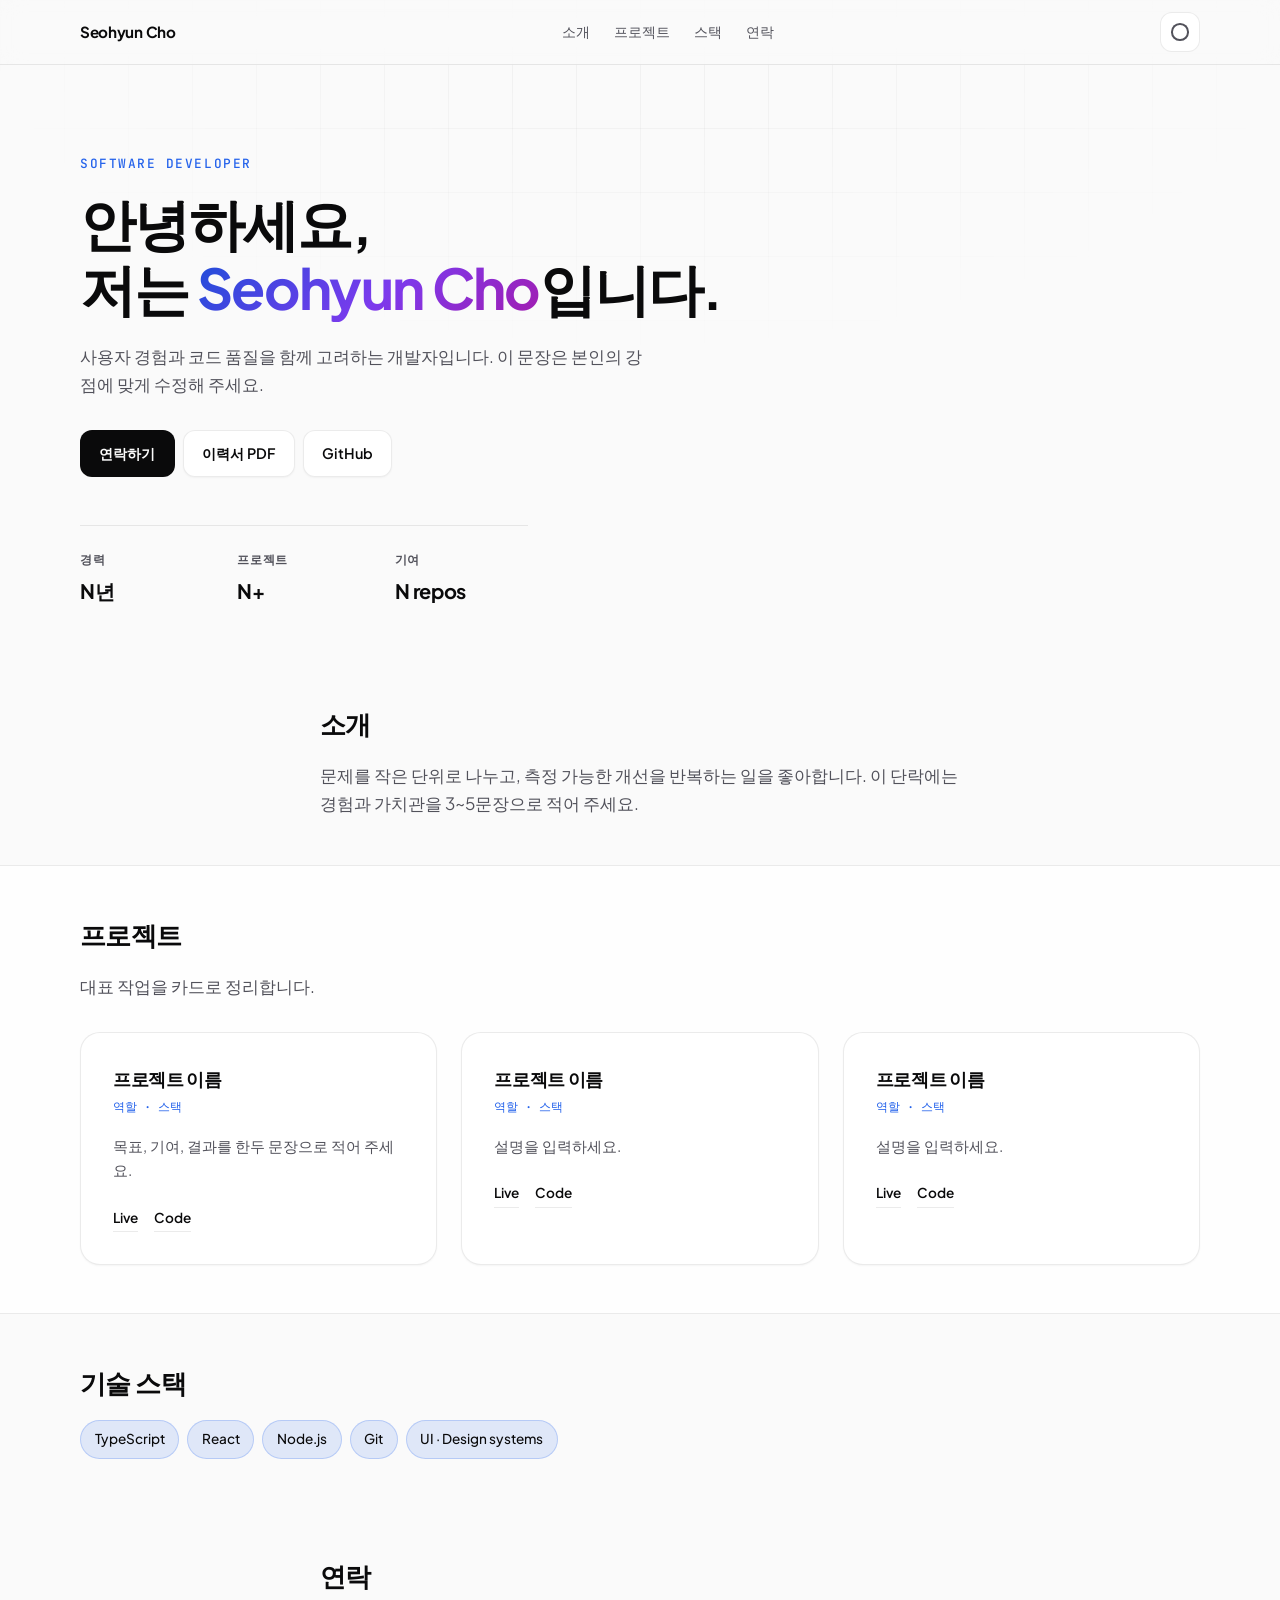
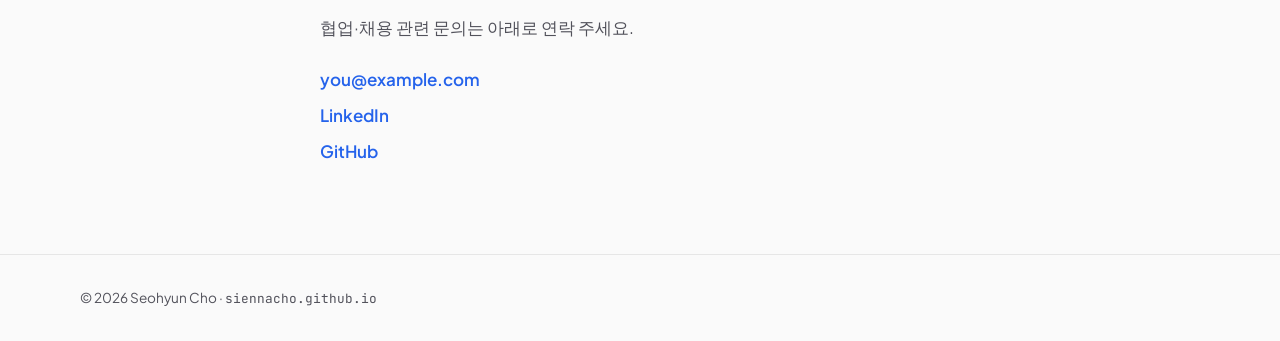
==== index.html @ fccb8ac3 "Add portfolio site for GitHub Pages Made-with: Cursor" ====
<!DOCTYPE html>
<html lang="ko">
  <head>
    <meta charset="UTF-8" />
    <meta name="viewport" content="width=device-width, initial-scale=1" />
    <meta name="description" content="Seohyun Cho — 소프트웨어 개발자 포트폴리오" />
    <title>Seohyun Cho — Portfolio</title>
    <link rel="canonical" href="https://siennacho.github.io/" />
    <meta property="og:url" content="https://siennacho.github.io/" />
    <meta property="og:title" content="Seohyun Cho — Portfolio" />
    <meta property="og:description" content="Software Developer Portfolio" />
    <link rel="preconnect" href="https://fonts.googleapis.com" />
    <link rel="preconnect" href="https://fonts.gstatic.com" crossorigin />
    <link
      href="https://fonts.googleapis.com/css2?family=JetBrains+Mono:wght@400;500&family=Plus+Jakarta+Sans:ital,wght@0,400;0,500;0,600;0,700;1,400&display=swap"
      rel="stylesheet"
    />
    <link rel="stylesheet" href="styles.css" />
  </head>
  <body>
    <a class="skip-link" href="#main">본문으로 건너뛰기</a>
    <div class="bg-grid" aria-hidden="true"></div>

    <header class="site-header">
      <div class="container header-inner">
        <a class="logo" href="#">Seohyun Cho</a>
        <nav class="nav" aria-label="주요 메뉴">
          <a href="#about">소개</a>
          <a href="#work">프로젝트</a>
          <a href="#stack">스택</a>
          <a href="#contact">연락</a>
        </nav>
        <button type="button" class="theme-toggle" aria-label="테마 전환" data-theme-toggle>
          <span class="theme-toggle__icon" aria-hidden="true"></span>
        </button>
      </div>
    </header>

    <main id="main">
      <section class="hero">
        <div class="container hero-inner">
          <p class="eyebrow">Software Developer</p>
          <h1 class="hero-title">
            안녕하세요,<br />
            저는 <span class="hero-title__accent">Seohyun Cho</span>입니다.
          </h1>
          <p class="hero-lead">
            사용자 경험과 코드 품질을 함께 고려하는 개발자입니다. 이 문장은 본인의 강점에 맞게
            수정해 주세요.
          </p>
          <div class="hero-actions">
            <a class="btn btn--primary" href="#contact">연락하기</a>
            <a class="btn btn--ghost" href="#" download>이력서 PDF</a>
            <a
              class="btn btn--ghost"
              href="https://github.com/Siennacho"
              target="_blank"
              rel="noopener noreferrer"
              >GitHub</a
            >
          </div>
          <dl class="metrics" aria-label="요약 지표">
            <div class="metrics__item">
              <dt>경력</dt>
              <dd><span class="metrics__value">N</span>년</dd>
            </div>
            <div class="metrics__item">
              <dt>프로젝트</dt>
              <dd><span class="metrics__value">N</span>+</dd>
            </div>
            <div class="metrics__item">
              <dt>기여</dt>
              <dd><span class="metrics__value">N</span> repos</dd>
            </div>
          </dl>
        </div>
      </section>

      <section id="about" class="section">
        <div class="container narrow">
          <h2 class="section-title">소개</h2>
          <p class="prose">
            문제를 작은 단위로 나누고, 측정 가능한 개선을 반복하는 일을 좋아합니다. 이 단락에는
            경험과 가치관을 3~5문장으로 적어 주세요.
          </p>
        </div>
      </section>

      <section id="work" class="section section--alt">
        <div class="container">
          <h2 class="section-title">프로젝트</h2>
          <p class="section-desc">대표 작업을 카드로 정리합니다.</p>
          <ul class="card-grid">
            <li>
              <article class="card">
                <h3 class="card__title">프로젝트 이름</h3>
                <p class="card__meta">역할 · 스택</p>
                <p class="card__text">목표, 기여, 결과를 한두 문장으로 적어 주세요.</p>
                <div class="card__links">
                  <a href="#" target="_blank" rel="noopener noreferrer">Live</a>
                  <a href="#" target="_blank" rel="noopener noreferrer">Code</a>
                </div>
              </article>
            </li>
            <li>
              <article class="card">
                <h3 class="card__title">프로젝트 이름</h3>
                <p class="card__meta">역할 · 스택</p>
                <p class="card__text">설명을 입력하세요.</p>
                <div class="card__links">
                  <a href="#" target="_blank" rel="noopener noreferrer">Live</a>
                  <a href="#" target="_blank" rel="noopener noreferrer">Code</a>
                </div>
              </article>
            </li>
            <li>
              <article class="card">
                <h3 class="card__title">프로젝트 이름</h3>
                <p class="card__meta">역할 · 스택</p>
                <p class="card__text">설명을 입력하세요.</p>
                <div class="card__links">
                  <a href="#" target="_blank" rel="noopener noreferrer">Live</a>
                  <a href="#" target="_blank" rel="noopener noreferrer">Code</a>
                </div>
              </article>
            </li>
          </ul>
        </div>
      </section>

      <section id="stack" class="section">
        <div class="container">
          <h2 class="section-title">기술 스택</h2>
          <ul class="stack-list" aria-label="기술 목록">
            <li>TypeScript</li>
            <li>React</li>
            <li>Node.js</li>
            <li>Git</li>
            <li>UI · Design systems</li>
          </ul>
        </div>
      </section>

      <section id="contact" class="section section--cta">
        <div class="container narrow">
          <h2 class="section-title">연락</h2>
          <p class="prose">협업·채용 관련 문의는 아래로 연락 주세요.</p>
          <ul class="contact-list">
            <li>
              <a href="mailto:you@example.com">you@example.com</a>
            </li>
            <li>
              <a href="https://www.linkedin.com/" target="_blank" rel="noopener noreferrer">LinkedIn</a>
            </li>
            <li>
              <a href="https://github.com/Siennacho" target="_blank" rel="noopener noreferrer">GitHub</a>
            </li>
          </ul>
        </div>
      </section>
    </main>

    <footer class="site-footer">
      <div class="container footer-inner">
        <p>© <span data-year></span> Seohyun Cho · <span class="footer-url">siennacho.github.io</span></p>
      </div>
    </footer>

    <script src="main.js" defer></script>
  </body>
</html>
---- styles.css ----
:root {
  color-scheme: light dark;
  --font-sans: "Plus Jakarta Sans", system-ui, sans-serif;
  --font-mono: "JetBrains Mono", ui-monospace, monospace;

  --space-xs: 0.25rem;
  --space-sm: 0.5rem;
  --space-md: 1rem;
  --space-lg: 1.5rem;
  --space-xl: 2rem;
  --space-2xl: 3rem;
  --space-3xl: clamp(3rem, 8vw, 5.5rem);

  --radius-sm: 6px;
  --radius-md: 12px;
  --radius-lg: 20px;

  --ease-out: cubic-bezier(0.22, 1, 0.36, 1);
  --shadow-sm: 0 1px 2px rgba(0, 0, 0, 0.04);
  --shadow-md: 0 12px 40px -12px rgba(0, 0, 0, 0.12);

  --bg: #fafafa;
  --bg-elevated: #ffffff;
  --text: #0a0a0b;
  --text-muted: #52525b;
  --border: rgba(10, 10, 11, 0.08);
  --accent: #2563eb;
  --accent-soft: rgba(37, 99, 235, 0.12);
  --hero-gradient: linear-gradient(135deg, #1d4ed8 0%, #7c3aed 55%, #a21caf 100%);
}

[data-theme="dark"] {
  color-scheme: dark;
  --bg: #09090b;
  --bg-elevated: #121214;
  --text: #fafafa;
  --text-muted: #a1a1aa;
  --border: rgba(250, 250, 250, 0.08);
  --accent: #60a5fa;
  --accent-soft: rgba(96, 165, 250, 0.15);
  --hero-gradient: linear-gradient(135deg, #60a5fa 0%, #a78bfa 50%, #e879f9 100%);
  --shadow-sm: 0 1px 2px rgba(0, 0, 0, 0.2);
  --shadow-md: 0 20px 50px -20px rgba(0, 0, 0, 0.5);
}

*,
*::before,
*::after {
  box-sizing: border-box;
}

html {
  scroll-behavior: smooth;
}

body {
  margin: 0;
  font-family: var(--font-sans);
  font-size: 1.0625rem;
  line-height: 1.65;
  color: var(--text);
  background-color: var(--bg);
  -webkit-font-smoothing: antialiased;
}

.bg-grid {
  pointer-events: none;
  position: fixed;
  inset: 0;
  z-index: -1;
  background-image:
    linear-gradient(var(--border) 1px, transparent 1px),
    linear-gradient(90deg, var(--border) 1px, transparent 1px);
  background-size: 64px 64px;
  mask-image: radial-gradient(ellipse 80% 60% at 50% 0%, black 20%, transparent 70%);
  opacity: 0.45;
}

.skip-link {
  position: absolute;
  top: -100px;
  left: var(--space-md);
  padding: var(--space-sm) var(--space-md);
  background: var(--accent);
  color: #fff;
  font-weight: 600;
  border-radius: var(--radius-sm);
  z-index: 100;
  transition: top 0.2s var(--ease-out);
}

.skip-link:focus {
  top: var(--space-md);
  outline: 2px solid var(--text);
  outline-offset: 2px;
}

.container {
  width: min(1120px, 100% - 2 * var(--space-xl));
  margin-inline: auto;
}

.container.narrow {
  width: min(640px, 100% - 2 * var(--space-xl));
}

.site-header {
  position: sticky;
  top: 0;
  z-index: 50;
  background: color-mix(in srgb, var(--bg) 85%, transparent);
  backdrop-filter: blur(12px);
  border-bottom: 1px solid var(--border);
}

.header-inner {
  display: flex;
  align-items: center;
  justify-content: space-between;
  gap: var(--space-lg);
  min-height: 4rem;
}

.logo {
  font-weight: 700;
  font-size: 0.95rem;
  letter-spacing: -0.02em;
  color: var(--text);
  text-decoration: none;
}

.nav {
  display: flex;
  gap: var(--space-lg);
  flex-wrap: wrap;
  justify-content: flex-end;
}

.nav a {
  font-size: 0.9rem;
  font-weight: 500;
  color: var(--text-muted);
  text-decoration: none;
  transition: color 0.2s var(--ease-out);
}

.nav a:hover {
  color: var(--text);
}

.theme-toggle {
  flex-shrink: 0;
  width: 2.5rem;
  height: 2.5rem;
  border: 1px solid var(--border);
  border-radius: var(--radius-md);
  background: var(--bg-elevated);
  cursor: pointer;
  display: grid;
  place-items: center;
  transition:
    border-color 0.2s var(--ease-out),
    transform 0.15s var(--ease-out);
}

.theme-toggle:hover {
  border-color: color-mix(in srgb, var(--text-muted) 35%, transparent);
}

.theme-toggle:focus-visible {
  outline: 2px solid var(--accent);
  outline-offset: 2px;
}

.theme-toggle__icon {
  width: 1.1rem;
  height: 1.1rem;
  border-radius: 50%;
  box-shadow: inset 0 0 0 2px var(--text-muted);
}

[data-theme="dark"] .theme-toggle__icon {
  box-shadow:
    inset 0 0 0 2px var(--text-muted),
    -6px 0 0 -3px var(--text-muted);
}

.hero {
  padding: var(--space-3xl) 0 var(--space-2xl);
}

.eyebrow {
  font-family: var(--font-mono);
  font-size: 0.8rem;
  font-weight: 500;
  letter-spacing: 0.12em;
  text-transform: uppercase;
  color: var(--accent);
  margin: 0 0 var(--space-md);
}

.hero-title {
  font-size: clamp(2.25rem, 5.5vw, 3.5rem);
  font-weight: 700;
  letter-spacing: -0.03em;
  line-height: 1.15;
  margin: 0 0 var(--space-lg);
}

.hero-title__accent {
  background: var(--hero-gradient);
  -webkit-background-clip: text;
  background-clip: text;
  color: transparent;
}

.hero-lead {
  max-width: 36rem;
  color: var(--text-muted);
  margin: 0 0 var(--space-xl);
  font-size: 1.05rem;
}

.hero-actions {
  display: flex;
  flex-wrap: wrap;
  gap: var(--space-sm);
  margin-bottom: var(--space-2xl);
}

.btn {
  display: inline-flex;
  align-items: center;
  justify-content: center;
  padding: 0.65rem 1.15rem;
  font-family: var(--font-sans);
  font-size: 0.9rem;
  font-weight: 600;
  border-radius: var(--radius-md);
  text-decoration: none;
  border: 1px solid transparent;
  transition:
    background 0.2s var(--ease-out),
    color 0.2s var(--ease-out),
    border-color 0.2s var(--ease-out),
    transform 0.15s var(--ease-out);
}

.btn--primary {
  background: var(--text);
  color: var(--bg);
}

.btn--primary:hover {
  transform: translateY(-1px);
}

.btn--ghost {
  background: var(--bg-elevated);
  color: var(--text);
  border-color: var(--border);
  box-shadow: var(--shadow-sm);
}

.btn--ghost:hover {
  border-color: color-mix(in srgb, var(--text-muted) 40%, transparent);
}

.metrics {
  display: grid;
  grid-template-columns: repeat(3, 1fr);
  gap: var(--space-lg);
  margin: 0;
  padding: var(--space-lg) 0 0;
  border-top: 1px solid var(--border);
  max-width: 28rem;
}

.metrics__item {
  margin: 0;
}

.metrics dt {
  font-size: 0.75rem;
  font-weight: 600;
  text-transform: uppercase;
  letter-spacing: 0.06em;
  color: var(--text-muted);
  margin: 0 0 var(--space-xs);
}

.metrics dd {
  margin: 0;
  font-size: 1.25rem;
  font-weight: 700;
  letter-spacing: -0.02em;
}

.metrics__value {
  font-variant-numeric: tabular-nums;
}

.section {
  padding: var(--space-2xl) 0;
}

.section--alt {
  background: color-mix(in srgb, var(--bg-elevated) 70%, var(--bg));
  border-block: 1px solid var(--border);
}

.section--cta {
  padding-bottom: var(--space-3xl);
}

.section-title {
  font-size: clamp(1.35rem, 2.5vw, 1.6rem);
  font-weight: 700;
  letter-spacing: -0.02em;
  margin: 0 0 var(--space-md);
}

.section-desc {
  color: var(--text-muted);
  margin: 0 0 var(--space-xl);
  max-width: 40rem;
}

.prose {
  color: var(--text-muted);
  margin: 0;
}

.card-grid {
  list-style: none;
  margin: 0;
  padding: 0;
  display: grid;
  gap: var(--space-lg);
  grid-template-columns: repeat(auto-fit, minmax(min(100%, 300px), 1fr));
}

.card {
  height: 100%;
  padding: var(--space-xl);
  background: var(--bg-elevated);
  border: 1px solid var(--border);
  border-radius: var(--radius-lg);
  box-shadow: var(--shadow-sm);
  transition:
    border-color 0.25s var(--ease-out),
    box-shadow 0.25s var(--ease-out),
    transform 0.25s var(--ease-out);
}

.card:hover {
  border-color: color-mix(in srgb, var(--accent) 35%, var(--border));
  box-shadow: var(--shadow-md);
  transform: translateY(-2px);
}

.card__title {
  font-size: 1.1rem;
  font-weight: 700;
  margin: 0 0 var(--space-xs);
  letter-spacing: -0.02em;
}

.card__meta {
  font-family: var(--font-mono);
  font-size: 0.75rem;
  color: var(--accent);
  margin: 0 0 var(--space-md);
}

.card__text {
  font-size: 0.95rem;
  color: var(--text-muted);
  margin: 0 0 var(--space-lg);
  line-height: 1.6;
}

.card__links {
  display: flex;
  gap: var(--space-md);
}

.card__links a {
  font-size: 0.85rem;
  font-weight: 600;
  color: var(--text);
  text-decoration: none;
  border-bottom: 1px solid var(--border);
  padding-bottom: 2px;
  transition: border-color 0.2s var(--ease-out);
}

.card__links a:hover {
  border-color: var(--accent);
}

.stack-list {
  list-style: none;
  margin: 0;
  padding: 0;
  display: flex;
  flex-wrap: wrap;
  gap: var(--space-sm);
}

.stack-list li {
  font-size: 0.85rem;
  font-weight: 500;
  padding: 0.45rem 0.85rem;
  border-radius: 999px;
  background: var(--accent-soft);
  color: var(--text);
  border: 1px solid color-mix(in srgb, var(--accent) 22%, transparent);
}

.contact-list {
  list-style: none;
  margin: var(--space-lg) 0 0;
  padding: 0;
  display: flex;
  flex-direction: column;
  gap: var(--space-sm);
}

.contact-list a {
  font-weight: 600;
  color: var(--accent);
  text-decoration: none;
}

.contact-list a:hover {
  text-decoration: underline;
  text-underline-offset: 4px;
}

.site-footer {
  border-top: 1px solid var(--border);
  padding: var(--space-xl) 0;
}

.footer-inner p {
  margin: 0;
  font-size: 0.85rem;
  color: var(--text-muted);
}

.footer-url {
  font-family: var(--font-mono);
  font-size: 0.8rem;
}

@media (max-width: 640px) {
  .metrics {
    grid-template-columns: 1fr;
    max-width: none;
  }

  .header-inner {
    flex-wrap: wrap;
    row-gap: var(--space-sm);
  }

  .nav {
    order: 3;
    width: 100%;
    justify-content: center;
    gap: var(--space-md);
    padding-top: var(--space-sm);
    border-top: 1px solid var(--border);
  }

  .nav a {
    font-size: 0.85rem;
  }
}
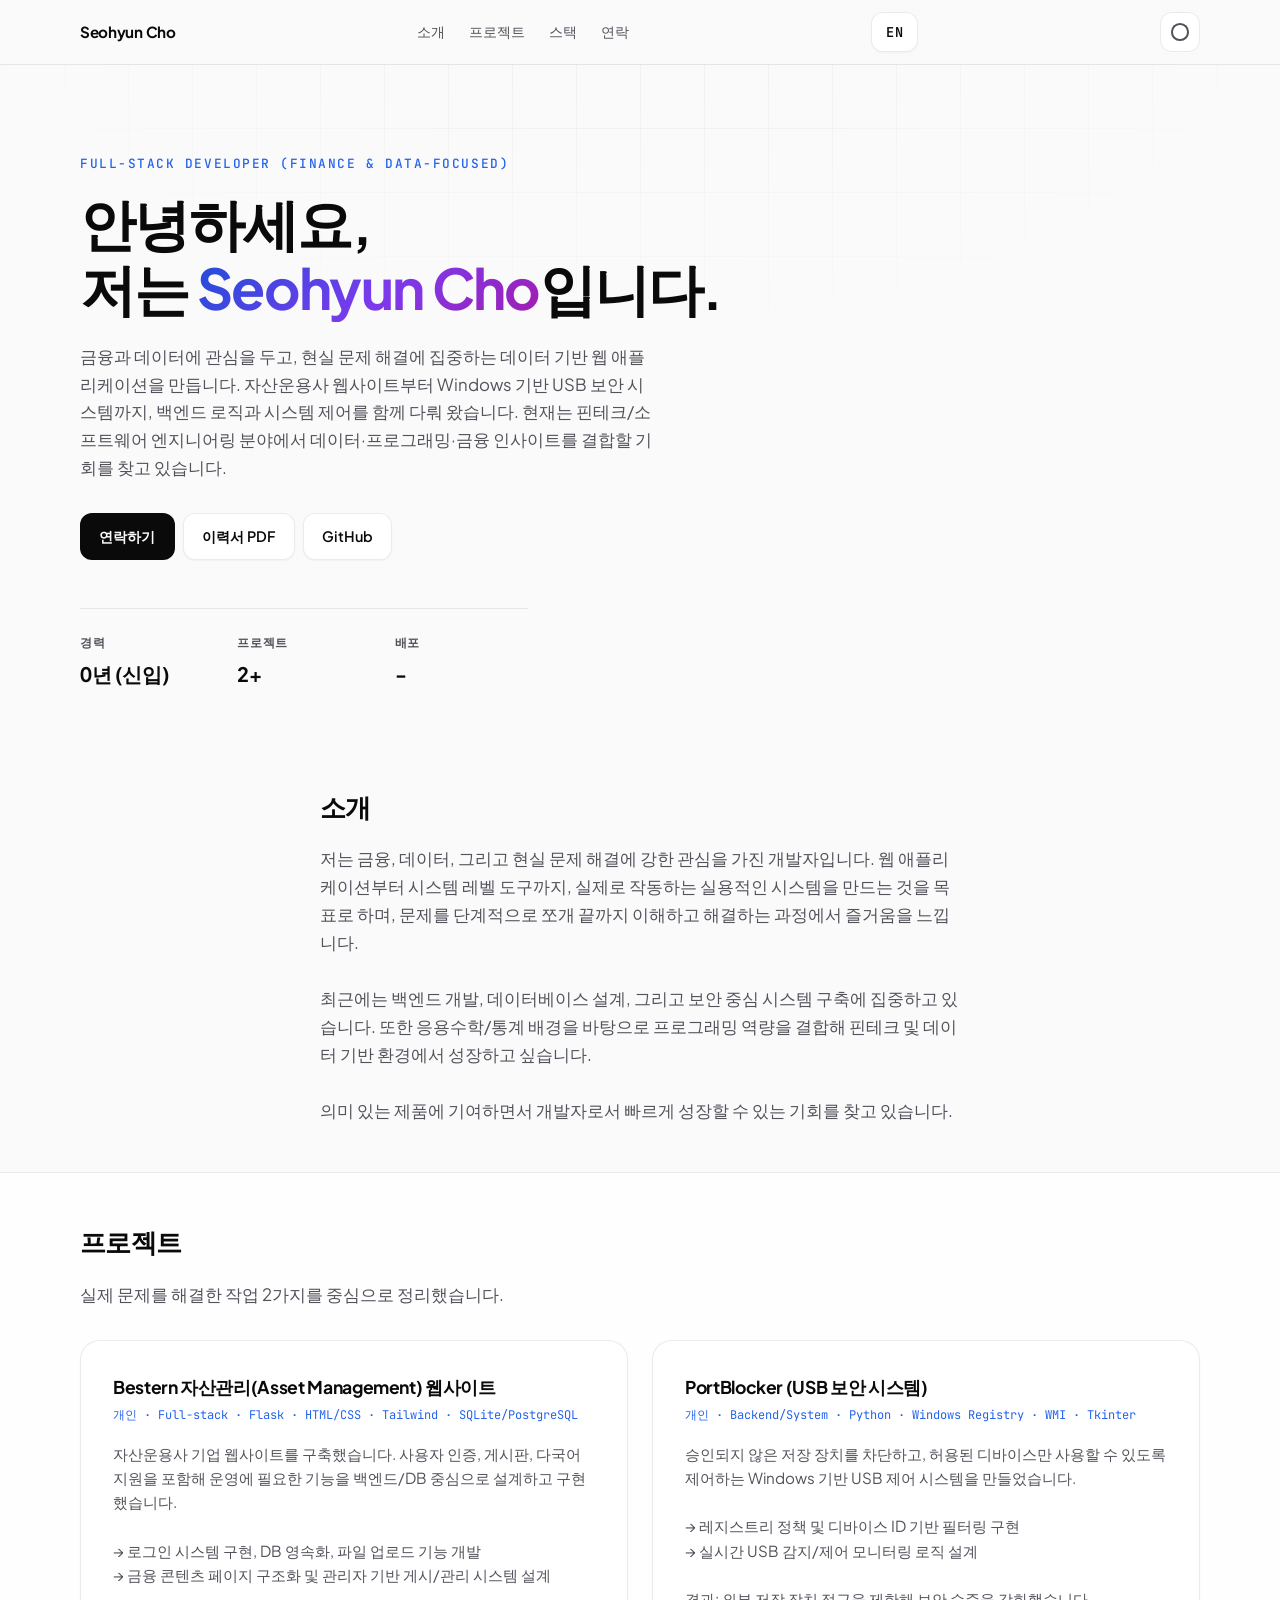
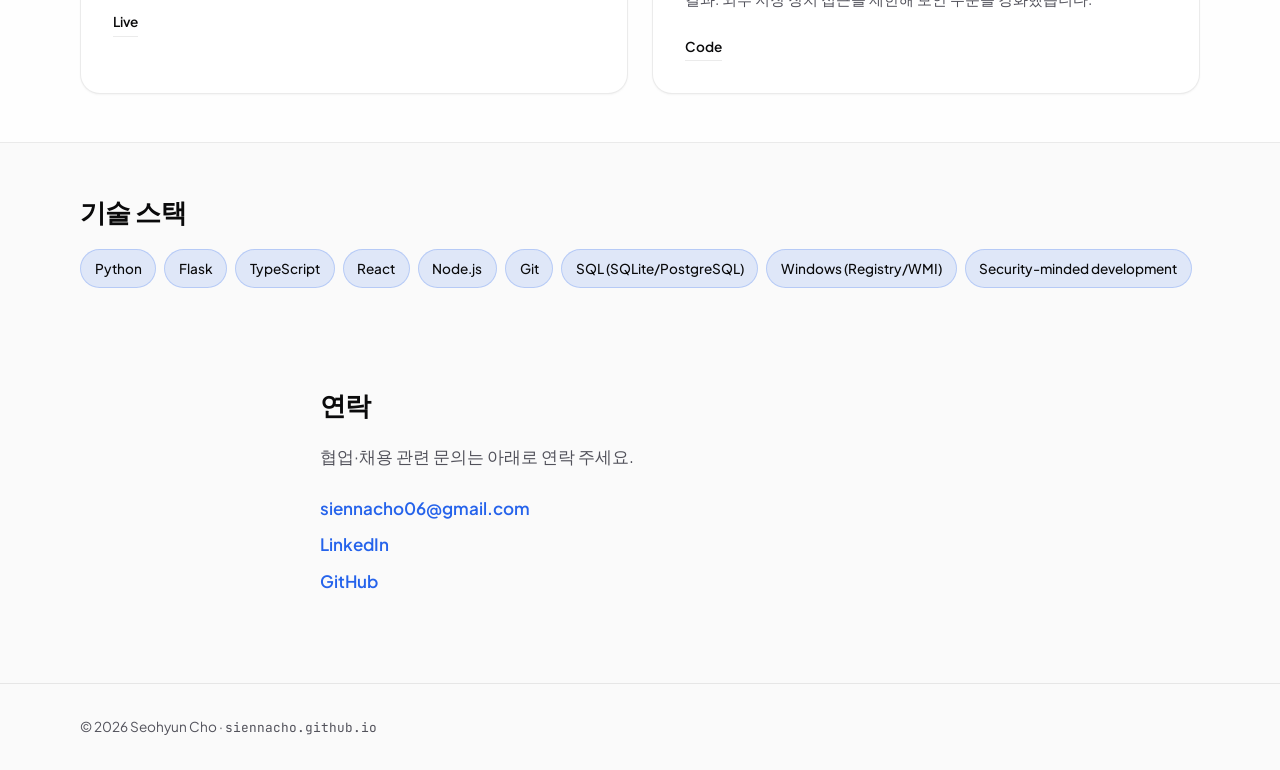
==== commit e42a37b7: "fundamental structure building Made-with: Cursor" ====
--- a/index.html
+++ b/index.html
@@ -3,12 +3,18 @@
   <head>
     <meta charset="UTF-8" />
     <meta name="viewport" content="width=device-width, initial-scale=1" />
-    <meta name="description" content="Seohyun Cho — 소프트웨어 개발자 포트폴리오" />
+    <meta
+      name="description"
+      content="Seohyun Cho — Finance & Data-focused Full-stack Developer 포트폴리오"
+    />
     <title>Seohyun Cho — Portfolio</title>
     <link rel="canonical" href="https://siennacho.github.io/" />
     <meta property="og:url" content="https://siennacho.github.io/" />
     <meta property="og:title" content="Seohyun Cho — Portfolio" />
-    <meta property="og:description" content="Software Developer Portfolio" />
+    <meta
+      property="og:description"
+      content="Finance & Data-focused Full-stack Developer — Portfolio"
+    />
     <link rel="preconnect" href="https://fonts.googleapis.com" />
     <link rel="preconnect" href="https://fonts.gstatic.com" crossorigin />
     <link
@@ -30,6 +36,7 @@
           <a href="#stack">스택</a>
           <a href="#contact">연락</a>
         </nav>
+        <a class="lang-link" href="/en.html" lang="en" aria-label="View English version">EN</a>
         <button type="button" class="theme-toggle" aria-label="테마 전환" data-theme-toggle>
           <span class="theme-toggle__icon" aria-hidden="true"></span>
         </button>
@@ -39,18 +46,20 @@
     <main id="main">
       <section class="hero">
         <div class="container hero-inner">
-          <p class="eyebrow">Software Developer</p>
+          <p class="eyebrow">Full-stack Developer (Finance &amp; Data-focused)</p>
           <h1 class="hero-title">
             안녕하세요,<br />
             저는 <span class="hero-title__accent">Seohyun Cho</span>입니다.
           </h1>
           <p class="hero-lead">
-            사용자 경험과 코드 품질을 함께 고려하는 개발자입니다. 이 문장은 본인의 강점에 맞게
-            수정해 주세요.
+            금융과 데이터에 관심을 두고, 현실 문제 해결에 집중하는 데이터 기반 웹 애플리케이션을
+            만듭니다. 자산운용사 웹사이트부터 Windows 기반 USB 보안 시스템까지, 백엔드 로직과
+            시스템 제어를 함께 다뤄 왔습니다. 현재는 핀테크/소프트웨어 엔지니어링 분야에서 데이터·프로그래밍·금융
+            인사이트를 결합할 기회를 찾고 있습니다.
           </p>
           <div class="hero-actions">
             <a class="btn btn--primary" href="#contact">연락하기</a>
-            <a class="btn btn--ghost" href="#" download>이력서 PDF</a>
+            <a class="btn btn--ghost" href="/assets/SeohyunCho_Resume.pdf" download>이력서 PDF</a>
             <a
               class="btn btn--ghost"
               href="https://github.com/Siennacho"
@@ -62,15 +71,15 @@
           <dl class="metrics" aria-label="요약 지표">
             <div class="metrics__item">
               <dt>경력</dt>
-              <dd><span class="metrics__value">N</span>년</dd>
+              <dd><span class="metrics__value">0</span>년 <span class="metrics__suffix">(신입)</span></dd>
             </div>
             <div class="metrics__item">
               <dt>프로젝트</dt>
-              <dd><span class="metrics__value">N</span>+</dd>
+              <dd><span class="metrics__value">2</span>+</dd>
             </div>
             <div class="metrics__item">
-              <dt>기여</dt>
-              <dd><span class="metrics__value">N</span> repos</dd>
+              <dt>배포</dt>
+              <dd><span class="metrics__value">-</span></dd>
             </div>
           </dl>
         </div>
@@ -80,8 +89,14 @@
         <div class="container narrow">
           <h2 class="section-title">소개</h2>
           <p class="prose">
-            문제를 작은 단위로 나누고, 측정 가능한 개선을 반복하는 일을 좋아합니다. 이 단락에는
-            경험과 가치관을 3~5문장으로 적어 주세요.
+            저는 금융, 데이터, 그리고 현실 문제 해결에 강한 관심을 가진 개발자입니다. 웹 애플리케이션부터 시스템 레벨 도구까지,
+            실제로 작동하는 실용적인 시스템을 만드는 것을 목표로 하며, 문제를 단계적으로 쪼개 끝까지 이해하고 해결하는 과정에서
+            즐거움을 느낍니다.
+            <br /><br />
+            최근에는 백엔드 개발, 데이터베이스 설계, 그리고 보안 중심 시스템 구축에 집중하고 있습니다. 또한 응용수학/통계 배경을
+            바탕으로 프로그래밍 역량을 결합해 핀테크 및 데이터 기반 환경에서 성장하고 싶습니다.
+            <br /><br />
+            의미 있는 제품에 기여하면서 개발자로서 빠르게 성장할 수 있는 기회를 찾고 있습니다.
           </p>
         </div>
       </section>
@@ -89,38 +104,39 @@
       <section id="work" class="section section--alt">
         <div class="container">
           <h2 class="section-title">프로젝트</h2>
-          <p class="section-desc">대표 작업을 카드로 정리합니다.</p>
+          <p class="section-desc">실제 문제를 해결한 작업 2가지를 중심으로 정리했습니다.</p>
           <ul class="card-grid">
             <li>
               <article class="card">
-                <h3 class="card__title">프로젝트 이름</h3>
-                <p class="card__meta">역할 · 스택</p>
-                <p class="card__text">목표, 기여, 결과를 한두 문장으로 적어 주세요.</p>
+                <h3 class="card__title">Bestern 자산관리(Asset Management) 웹사이트</h3>
+                <p class="card__meta">개인 · Full-stack · Flask · HTML/CSS · Tailwind · SQLite/PostgreSQL</p>
+                <p class="card__text">
+                  자산운용사 기업 웹사이트를 구축했습니다. 사용자 인증, 게시판, 다국어 지원을 포함해 운영에 필요한 기능을
+                  백엔드/DB 중심으로 설계하고 구현했습니다.
+                  <br /><br />
+                  → 로그인 시스템 구현, DB 영속화, 파일 업로드 기능 개발<br />
+                  → 금융 콘텐츠 페이지 구조화 및 관리자 기반 게시/관리 시스템 설계
+                </p>
                 <div class="card__links">
-                  <a href="#" target="_blank" rel="noopener noreferrer">Live</a>
-                  <a href="#" target="_blank" rel="noopener noreferrer">Code</a>
+                  <a href="https://bestern.co.kr" target="_blank" rel="noopener noreferrer">Live</a>
                 </div>
               </article>
             </li>
             <li>
               <article class="card">
-                <h3 class="card__title">프로젝트 이름</h3>
-                <p class="card__meta">역할 · 스택</p>
-                <p class="card__text">설명을 입력하세요.</p>
+                <h3 class="card__title">PortBlocker (USB 보안 시스템)</h3>
+                <p class="card__meta">개인 · Backend/System · Python · Windows Registry · WMI · Tkinter</p>
+                <p class="card__text">
+                  승인되지 않은 저장 장치를 차단하고, 허용된 디바이스만 사용할 수 있도록 제어하는 Windows 기반 USB 제어 시스템을
+                  만들었습니다.
+                  <br /><br />
+                  → 레지스트리 정책 및 디바이스 ID 기반 필터링 구현<br />
+                  → 실시간 USB 감지/제어 모니터링 로직 설계
+                  <br /><br />
+                  결과: 외부 저장 장치 접근을 제한해 보안 수준을 강화했습니다.
+                </p>
                 <div class="card__links">
-                  <a href="#" target="_blank" rel="noopener noreferrer">Live</a>
-                  <a href="#" target="_blank" rel="noopener noreferrer">Code</a>
-                </div>
-              </article>
-            </li>
-            <li>
-              <article class="card">
-                <h3 class="card__title">프로젝트 이름</h3>
-                <p class="card__meta">역할 · 스택</p>
-                <p class="card__text">설명을 입력하세요.</p>
-                <div class="card__links">
-                  <a href="#" target="_blank" rel="noopener noreferrer">Live</a>
-                  <a href="#" target="_blank" rel="noopener noreferrer">Code</a>
+                  <a href="https://github.com/Siennacho" target="_blank" rel="noopener noreferrer">Code</a>
                 </div>
               </article>
             </li>
@@ -132,11 +148,15 @@
         <div class="container">
           <h2 class="section-title">기술 스택</h2>
           <ul class="stack-list" aria-label="기술 목록">
+            <li>Python</li>
+            <li>Flask</li>
             <li>TypeScript</li>
             <li>React</li>
             <li>Node.js</li>
             <li>Git</li>
-            <li>UI · Design systems</li>
+            <li>SQL (SQLite/PostgreSQL)</li>
+            <li>Windows (Registry/WMI)</li>
+            <li>Security-minded development</li>
           </ul>
         </div>
       </section>
@@ -147,10 +167,10 @@
           <p class="prose">협업·채용 관련 문의는 아래로 연락 주세요.</p>
           <ul class="contact-list">
             <li>
-              <a href="mailto:you@example.com">you@example.com</a>
+              <a href="mailto:siennacho06@gmail.com">siennacho06@gmail.com</a>
             </li>
             <li>
-              <a href="https://www.linkedin.com/" target="_blank" rel="noopener noreferrer">LinkedIn</a>
+              <a class="contact-link--empty" href="#" aria-disabled="true" tabindex="-1">LinkedIn</a>
             </li>
             <li>
               <a href="https://github.com/Siennacho" target="_blank" rel="noopener noreferrer">GitHub</a>
--- a/styles.css
+++ b/styles.css
@@ -146,6 +146,37 @@
 
 .nav a:hover {
   color: var(--text);
+}
+
+.lang-link {
+  flex-shrink: 0;
+  height: 2.5rem;
+  padding: 0 0.85rem;
+  display: inline-flex;
+  align-items: center;
+  justify-content: center;
+  border: 1px solid var(--border);
+  border-radius: var(--radius-md);
+  background: var(--bg-elevated);
+  color: var(--text);
+  text-decoration: none;
+  font-family: var(--font-mono);
+  font-size: 0.85rem;
+  font-weight: 600;
+  letter-spacing: 0.06em;
+  box-shadow: var(--shadow-sm);
+  transition:
+    border-color 0.2s var(--ease-out),
+    transform 0.15s var(--ease-out);
+}
+
+.lang-link:hover {
+  border-color: color-mix(in srgb, var(--text-muted) 35%, transparent);
+}
+
+.lang-link:focus-visible {
+  outline: 2px solid var(--accent);
+  outline-offset: 2px;
 }
 
 .theme-toggle {
@@ -438,6 +469,16 @@
   text-underline-offset: 4px;
 }
 
+.contact-link--empty {
+  color: var(--text-muted);
+  text-decoration: none;
+  cursor: default;
+}
+
+.contact-link--empty:hover {
+  text-decoration: none;
+}
+
 .site-footer {
   border-top: 1px solid var(--border);
   padding: var(--space-xl) 0;
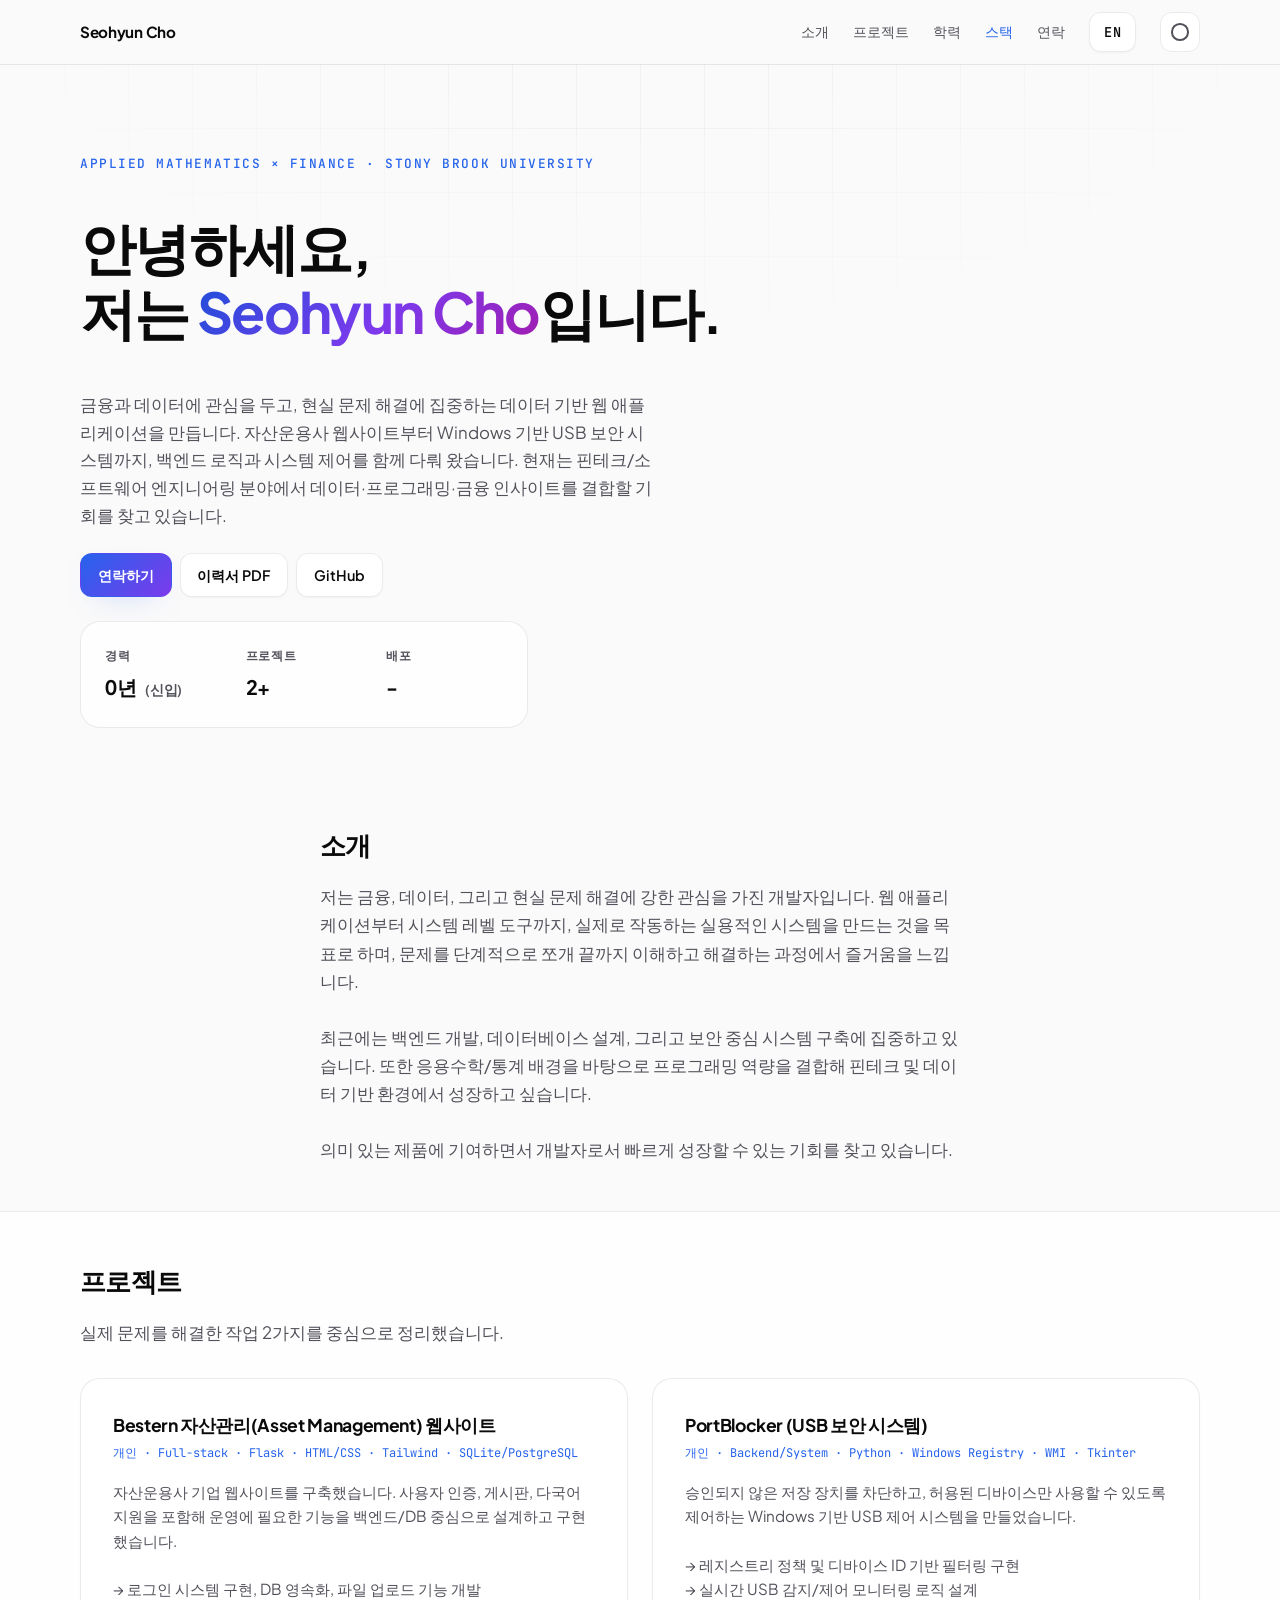
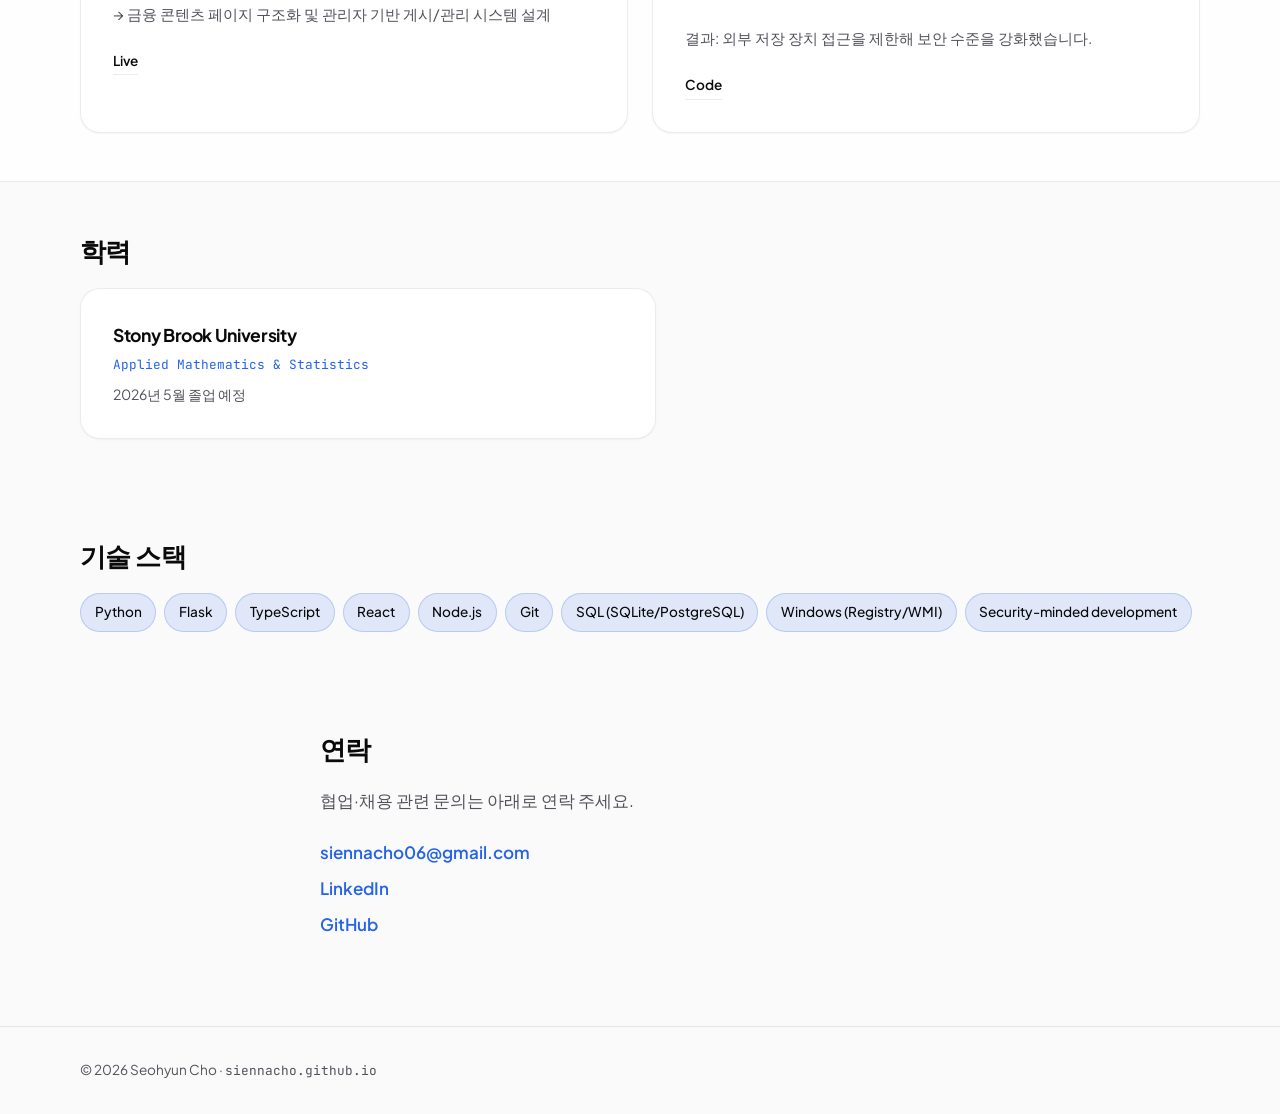
==== commit cb18e24d: "feat: Education 섹션 추가 및 UI 개선 - Education 섹션 추가 (Stony Brook Univ., Applied Mathematics & Statistics" ====
--- a/index.html
+++ b/index.html
@@ -33,6 +33,7 @@
         <nav class="nav" aria-label="주요 메뉴">
           <a href="#about">소개</a>
           <a href="#work">프로젝트</a>
+          <a href="#education">학력</a>
           <a href="#stack">스택</a>
           <a href="#contact">연락</a>
         </nav>
@@ -46,7 +47,7 @@
     <main id="main">
       <section class="hero">
         <div class="container hero-inner">
-          <p class="eyebrow">Full-stack Developer (Finance &amp; Data-focused)</p>
+          <p class="eyebrow">Applied Mathematics × Finance · Stony Brook University</p>
           <h1 class="hero-title">
             안녕하세요,<br />
             저는 <span class="hero-title__accent">Seohyun Cho</span>입니다.
@@ -144,6 +145,19 @@
         </div>
       </section>
 
+      <section id="education" class="section">
+        <div class="container">
+          <h2 class="section-title">학력</h2>
+          <ul class="edu-list">
+            <li class="edu-item">
+              <p class="edu-item__school">Stony Brook University</p>
+              <p class="edu-item__degree">Applied Mathematics &amp; Statistics</p>
+              <p class="edu-item__date">2026년 5월 졸업 예정</p>
+            </li>
+          </ul>
+        </div>
+      </section>
+
       <section id="stack" class="section">
         <div class="container">
           <h2 class="section-title">기술 스택</h2>
@@ -170,7 +184,7 @@
               <a href="mailto:siennacho06@gmail.com">siennacho06@gmail.com</a>
             </li>
             <li>
-              <a class="contact-link--empty" href="#" aria-disabled="true" tabindex="-1">LinkedIn</a>
+              <a href="https://www.linkedin.com/in/%EC%84%9C%ED%98%84-%EC%A1%B0-66b93a392/" target="_blank" rel="noopener noreferrer">LinkedIn</a>
             </li>
             <li>
               <a href="https://github.com/Siennacho" target="_blank" rel="noopener noreferrer">GitHub</a>
--- a/styles.css
+++ b/styles.css
@@ -25,6 +25,7 @@
   --text-muted: #52525b;
   --border: rgba(10, 10, 11, 0.08);
   --accent: #2563eb;
+  --accent-2: #7c3aed;
   --accent-soft: rgba(37, 99, 235, 0.12);
   --hero-gradient: linear-gradient(135deg, #1d4ed8 0%, #7c3aed 55%, #a21caf 100%);
 }
@@ -37,6 +38,7 @@
   --text-muted: #a1a1aa;
   --border: rgba(250, 250, 250, 0.08);
   --accent: #60a5fa;
+  --accent-2: #a78bfa;
   --accent-soft: rgba(96, 165, 250, 0.15);
   --hero-gradient: linear-gradient(135deg, #60a5fa 0%, #a78bfa 50%, #e879f9 100%);
   --shadow-sm: 0 1px 2px rgba(0, 0, 0, 0.2);
@@ -121,6 +123,10 @@
   min-height: 4rem;
 }
 
+.nav {
+  margin-left: auto;
+}
+
 .logo {
   font-weight: 700;
   font-size: 0.95rem;
@@ -146,6 +152,10 @@
 
 .nav a:hover {
   color: var(--text);
+}
+
+.nav a.active {
+  color: var(--accent);
 }
 
 .lang-link {
@@ -172,6 +182,7 @@
 
 .lang-link:hover {
   border-color: color-mix(in srgb, var(--text-muted) 35%, transparent);
+  transform: translateY(-1px);
 }
 
 .lang-link:focus-visible {
@@ -220,6 +231,11 @@
   padding: var(--space-3xl) 0 var(--space-2xl);
 }
 
+.hero-inner {
+  display: grid;
+  gap: var(--space-lg);
+}
+
 .eyebrow {
   font-family: var(--font-mono);
   font-size: 0.8rem;
@@ -231,7 +247,7 @@
 }
 
 .hero-title {
-  font-size: clamp(2.25rem, 5.5vw, 3.5rem);
+  font-size: clamp(1.6rem, 5.5vw, 3.5rem);
   font-weight: 700;
   letter-spacing: -0.03em;
   line-height: 1.15;
@@ -248,7 +264,7 @@
 .hero-lead {
   max-width: 36rem;
   color: var(--text-muted);
-  margin: 0 0 var(--space-xl);
+  margin: 0;
   font-size: 1.05rem;
 }
 
@@ -256,14 +272,15 @@
   display: flex;
   flex-wrap: wrap;
   gap: var(--space-sm);
-  margin-bottom: var(--space-2xl);
+  margin: 0;
 }
 
 .btn {
   display: inline-flex;
   align-items: center;
   justify-content: center;
-  padding: 0.65rem 1.15rem;
+  height: 2.75rem;
+  padding: 0 1.05rem;
   font-family: var(--font-sans);
   font-size: 0.9rem;
   font-weight: 600;
@@ -277,9 +294,15 @@
     transform 0.15s var(--ease-out);
 }
 
+.btn:focus-visible {
+  outline: 2px solid var(--accent);
+  outline-offset: 2px;
+}
+
 .btn--primary {
-  background: var(--text);
-  color: var(--bg);
+  background: linear-gradient(135deg, var(--accent) 0%, var(--accent-2) 100%);
+  color: #fff;
+  box-shadow: 0 10px 30px -18px color-mix(in srgb, var(--accent) 60%, transparent);
 }
 
 .btn--primary:hover {
@@ -295,6 +318,7 @@
 
 .btn--ghost:hover {
   border-color: color-mix(in srgb, var(--text-muted) 40%, transparent);
+  transform: translateY(-1px);
 }
 
 .metrics {
@@ -302,8 +326,10 @@
   grid-template-columns: repeat(3, 1fr);
   gap: var(--space-lg);
   margin: 0;
-  padding: var(--space-lg) 0 0;
-  border-top: 1px solid var(--border);
+  padding: var(--space-lg);
+  border: 1px solid var(--border);
+  border-radius: var(--radius-lg);
+  background: color-mix(in srgb, var(--bg-elevated) 70%, var(--bg));
   max-width: 28rem;
 }
 
@@ -325,6 +351,13 @@
   font-size: 1.25rem;
   font-weight: 700;
   letter-spacing: -0.02em;
+}
+
+.metrics__suffix {
+  font-size: 0.85rem;
+  font-weight: 600;
+  color: var(--text-muted);
+  margin-left: 0.35rem;
 }
 
 .metrics__value {
@@ -469,6 +502,44 @@
   text-underline-offset: 4px;
 }
 
+.edu-list {
+  list-style: none;
+  margin: 0;
+  padding: 0;
+  display: flex;
+  flex-direction: column;
+  gap: var(--space-md);
+}
+
+.edu-item {
+  padding: var(--space-xl);
+  background: var(--bg-elevated);
+  border: 1px solid var(--border);
+  border-radius: var(--radius-lg);
+  box-shadow: var(--shadow-sm);
+  max-width: 36rem;
+}
+
+.edu-item__school {
+  font-size: 1.1rem;
+  font-weight: 700;
+  letter-spacing: -0.02em;
+  margin: 0 0 var(--space-xs);
+}
+
+.edu-item__degree {
+  font-family: var(--font-mono);
+  font-size: 0.8rem;
+  color: var(--accent);
+  margin: 0 0 var(--space-sm);
+}
+
+.edu-item__date {
+  font-size: 0.875rem;
+  color: var(--text-muted);
+  margin: 0;
+}
+
 .contact-link--empty {
   color: var(--text-muted);
   text-decoration: none;
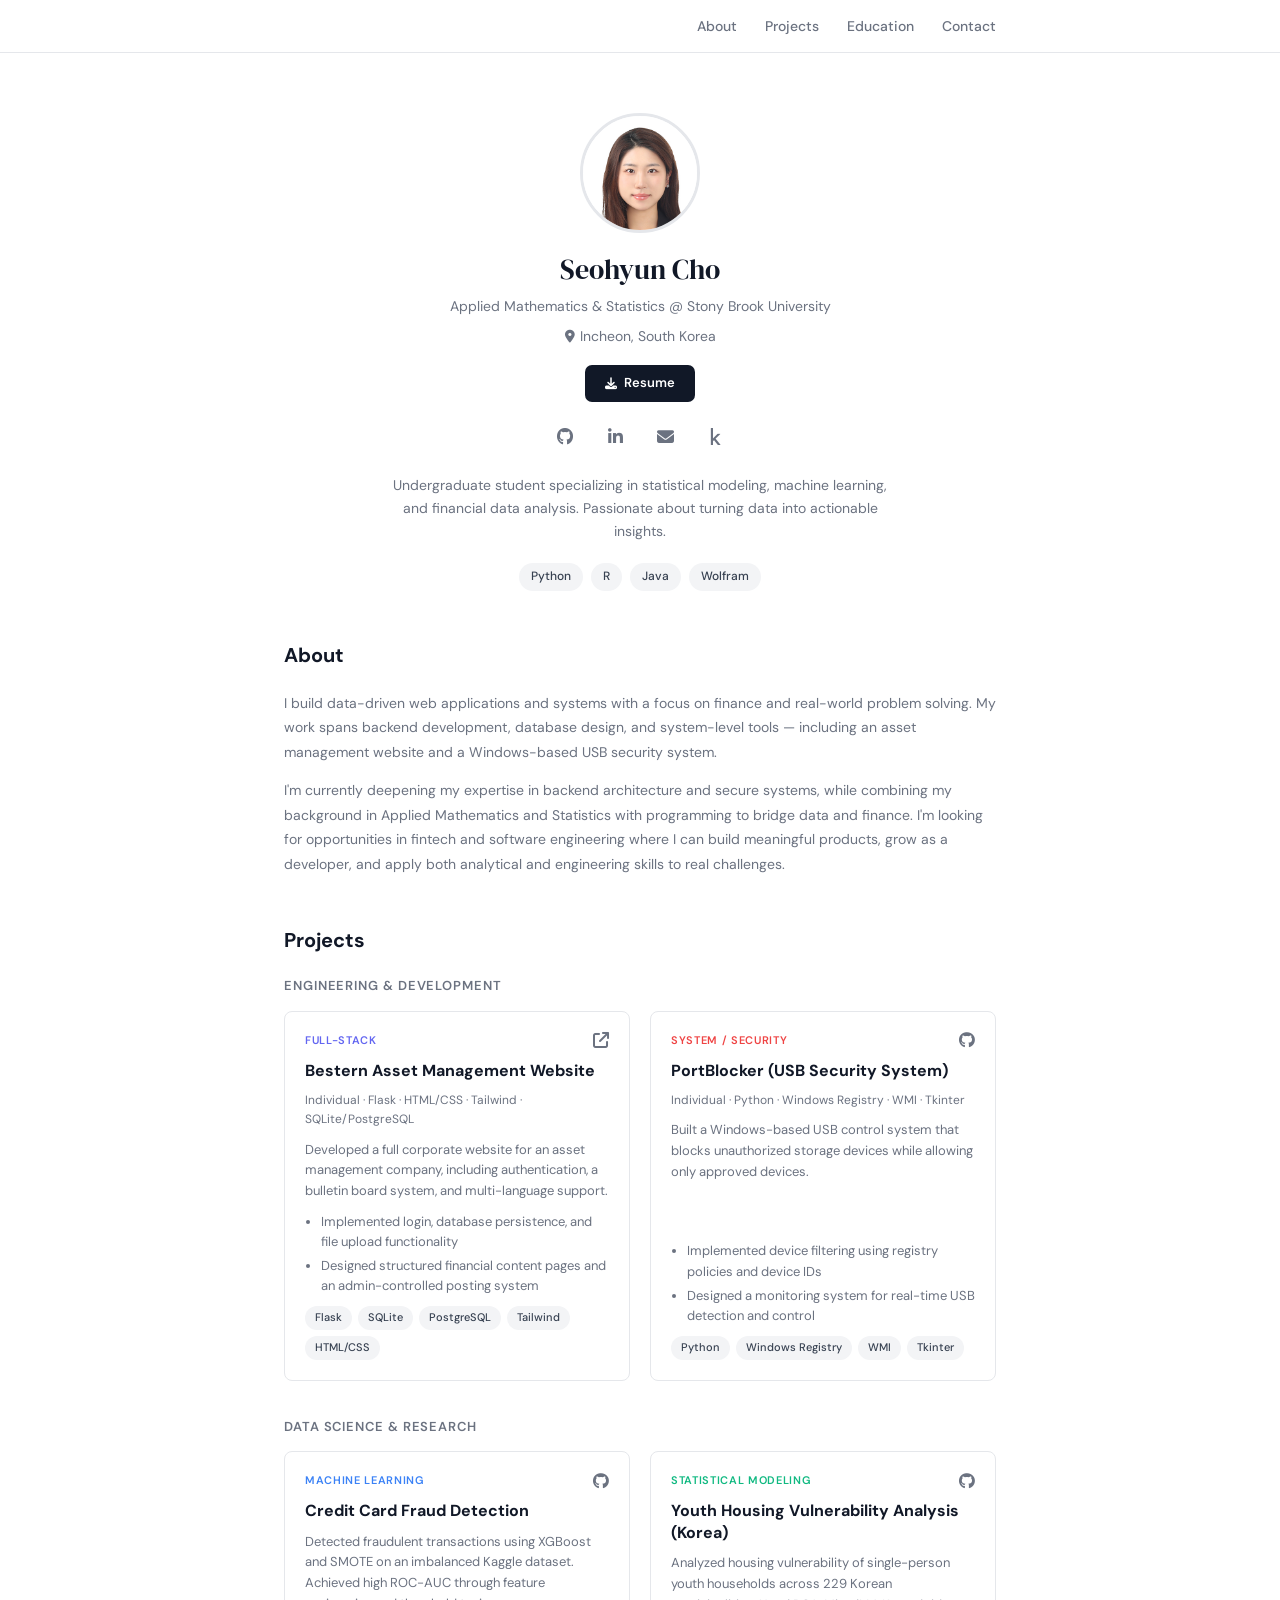
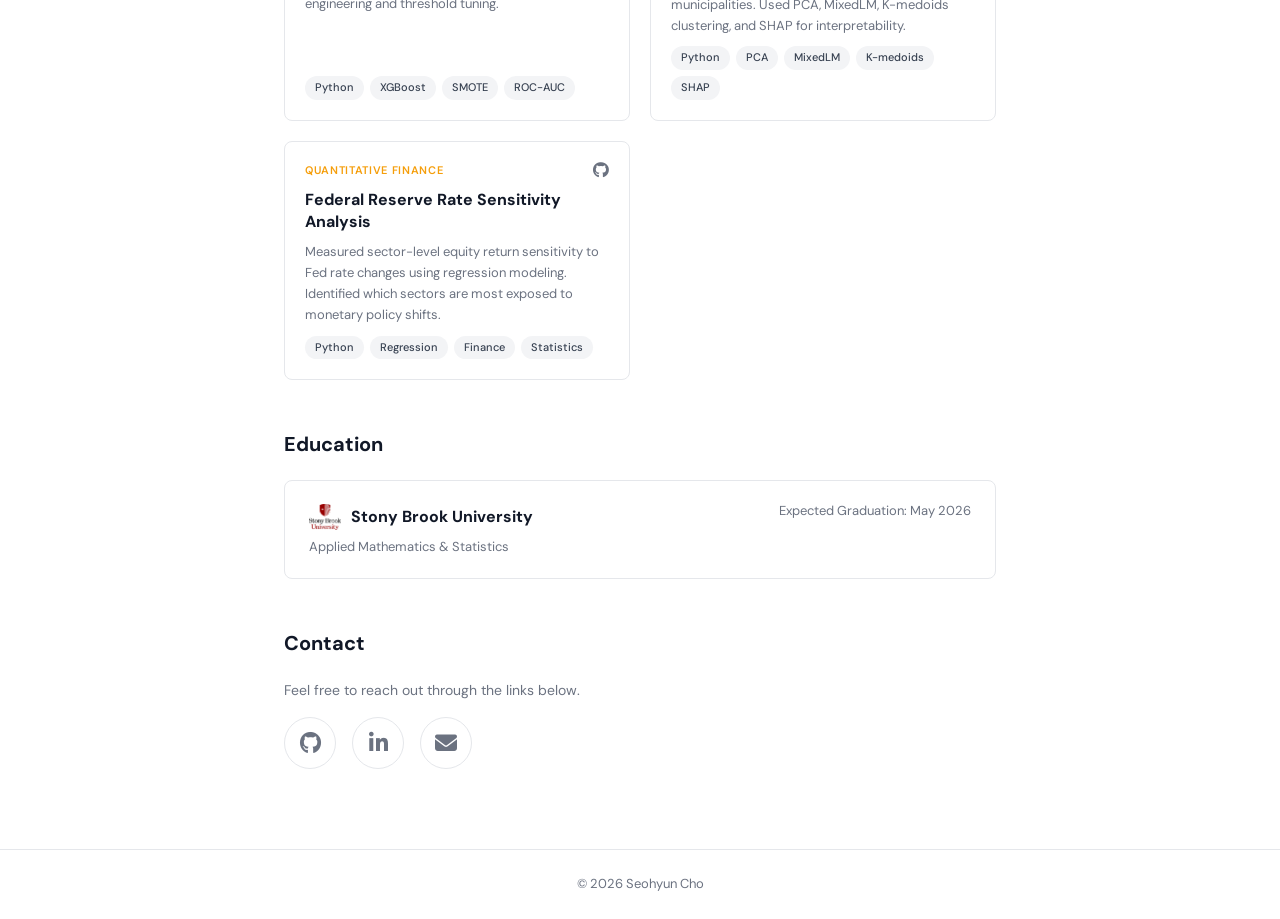
==== commit fc3f691f: "redesign: Alexandra Marks style portfolio with new content and layout - New index.html + style.css w" ====
--- a/index.html
+++ b/index.html
@@ -1,205 +1,282 @@
 <!DOCTYPE html>
-<html lang="ko">
+<html lang="en">
   <head>
     <meta charset="UTF-8" />
     <meta name="viewport" content="width=device-width, initial-scale=1" />
-    <meta
-      name="description"
-      content="Seohyun Cho — Finance & Data-focused Full-stack Developer 포트폴리오"
-    />
+    <meta name="description" content="Seohyun Cho — Applied Mathematics & Statistics @ Stony Brook University" />
     <title>Seohyun Cho — Portfolio</title>
-    <link rel="canonical" href="https://siennacho.github.io/" />
-    <meta property="og:url" content="https://siennacho.github.io/" />
-    <meta property="og:title" content="Seohyun Cho — Portfolio" />
-    <meta
-      property="og:description"
-      content="Finance & Data-focused Full-stack Developer — Portfolio"
-    />
+
+    <!-- Google Fonts -->
     <link rel="preconnect" href="https://fonts.googleapis.com" />
     <link rel="preconnect" href="https://fonts.gstatic.com" crossorigin />
     <link
-      href="https://fonts.googleapis.com/css2?family=JetBrains+Mono:wght@400;500&family=Plus+Jakarta+Sans:ital,wght@0,400;0,500;0,600;0,700;1,400&display=swap"
+      href="https://fonts.googleapis.com/css2?family=DM+Serif+Display&family=DM+Sans:wght@400;500;600;700&display=swap"
       rel="stylesheet"
     />
-    <link rel="stylesheet" href="styles.css" />
+
+    <!-- Font Awesome 6 -->
+    <link
+      rel="stylesheet"
+      href="https://cdnjs.cloudflare.com/ajax/libs/font-awesome/6.5.2/css/all.min.css"
+      crossorigin="anonymous"
+      referrerpolicy="no-referrer"
+    />
+
+    <link rel="stylesheet" href="style.css" />
   </head>
   <body>
-    <a class="skip-link" href="#main">본문으로 건너뛰기</a>
-    <div class="bg-grid" aria-hidden="true"></div>
-
-    <header class="site-header">
-      <div class="container header-inner">
-        <a class="logo" href="#">Seohyun Cho</a>
-        <nav class="nav" aria-label="주요 메뉴">
-          <a href="#about">소개</a>
-          <a href="#work">프로젝트</a>
-          <a href="#education">학력</a>
-          <a href="#stack">스택</a>
-          <a href="#contact">연락</a>
-        </nav>
-        <a class="lang-link" href="/en.html" lang="en" aria-label="View English version">EN</a>
-        <button type="button" class="theme-toggle" aria-label="테마 전환" data-theme-toggle>
-          <span class="theme-toggle__icon" aria-hidden="true"></span>
-        </button>
+
+    <!-- Navigation -->
+    <nav class="top-nav">
+      <div class="nav-inner">
+        <a href="#about">About</a>
+        <a href="#projects">Projects</a>
+        <a href="#education">Education</a>
+        <a href="#contact">Contact</a>
       </div>
-    </header>
-
-    <main id="main">
-      <section class="hero">
-        <div class="container hero-inner">
-          <p class="eyebrow">Applied Mathematics × Finance · Stony Brook University</p>
-          <h1 class="hero-title">
-            안녕하세요,<br />
-            저는 <span class="hero-title__accent">Seohyun Cho</span>입니다.
-          </h1>
-          <p class="hero-lead">
-            금융과 데이터에 관심을 두고, 현실 문제 해결에 집중하는 데이터 기반 웹 애플리케이션을
-            만듭니다. 자산운용사 웹사이트부터 Windows 기반 USB 보안 시스템까지, 백엔드 로직과
-            시스템 제어를 함께 다뤄 왔습니다. 현재는 핀테크/소프트웨어 엔지니어링 분야에서 데이터·프로그래밍·금융
-            인사이트를 결합할 기회를 찾고 있습니다.
+    </nav>
+
+    <div class="page-wrapper">
+
+      <!-- Profile Section -->
+      <section class="profile-section">
+
+        <!-- Avatar -->
+        <img class="avatar" src="profile.png" alt="Seohyun Cho" />
+
+        <!-- Name & Title -->
+        <h1 class="profile-name">Seohyun Cho</h1>
+        <p class="profile-title">Applied Mathematics &amp; Statistics @ Stony Brook University</p>
+
+        <!-- Location -->
+        <p class="profile-location">
+          <i class="fa-solid fa-location-dot"></i>
+          Incheon, South Korea
+        </p>
+
+        <!-- Resume Button -->
+        <a href="resume.pdf" download class="resume-btn">
+          <i class="fa-solid fa-download"></i>
+          Resume
+        </a>
+
+        <!-- Social Icons -->
+        <div class="social-icons">
+          <a href="https://github.com/Siennacho" target="_blank" rel="noopener noreferrer" aria-label="GitHub" class="social-link">
+            <i class="fa-brands fa-github"></i>
+          </a>
+          <a href="https://www.linkedin.com/in/seohyun-cho-66b93a392/?locale=ko" target="_blank" rel="noopener noreferrer" aria-label="LinkedIn" class="social-link">
+            <i class="fa-brands fa-linkedin-in"></i>
+          </a>
+          <a href="mailto:siennacho06@gmail.com" aria-label="Email" class="social-link">
+            <i class="fa-solid fa-envelope"></i>
+          </a>
+          <a href="#" aria-label="Kaggle" class="social-link">
+            <i class="fa-brands fa-kaggle"></i>
+          </a>
+        </div>
+
+        <!-- Bio -->
+        <p class="profile-bio">
+          Undergraduate student specializing in statistical modeling, machine learning, and financial data analysis.
+          Passionate about turning data into actionable insights.
+        </p>
+
+        <!-- Skills -->
+        <div class="skill-tags">
+          <span class="skill-tag">Python</span>
+          <span class="skill-tag">R</span>
+          <span class="skill-tag">Java</span>
+          <span class="skill-tag">Wolfram</span>
+        </div>
+      </section>
+
+      <!-- About Section -->
+      <section id="about" class="about-section">
+        <h2 class="section-heading">About</h2>
+        <div class="about-body">
+          <p>
+            I build data-driven web applications and systems with a focus on finance and real-world
+            problem solving. My work spans backend development, database design, and system-level
+            tools — including an asset management website and a Windows-based USB security system.
           </p>
-          <div class="hero-actions">
-            <a class="btn btn--primary" href="#contact">연락하기</a>
-            <a class="btn btn--ghost" href="/assets/SeohyunCho_Resume.pdf" download>이력서 PDF</a>
-            <a
-              class="btn btn--ghost"
-              href="https://github.com/Siennacho"
-              target="_blank"
-              rel="noopener noreferrer"
-              >GitHub</a
-            >
+          <p>
+            I'm currently deepening my expertise in backend architecture and secure systems, while
+            combining my background in Applied Mathematics and Statistics with programming to bridge
+            data and finance. I'm looking for opportunities in fintech and software engineering where
+            I can build meaningful products, grow as a developer, and apply both analytical and
+            engineering skills to real challenges.
+          </p>
+        </div>
+      </section>
+
+      <!-- Projects Section -->
+      <section id="projects" class="projects-section">
+        <h2 class="section-heading">Projects</h2>
+
+        <!-- Engineering & Development -->
+        <p class="projects-sub">Engineering &amp; Development</p>
+        <div class="card-grid">
+
+          <article class="project-card project-card--wide">
+            <div class="card-top">
+              <span class="card-category cat-fullstack">Full-Stack</span>
+              <a href="https://bestern.co.kr/" target="_blank" rel="noopener noreferrer" class="card-github-link" aria-label="Live site">
+                <i class="fa-solid fa-arrow-up-right-from-square"></i>
+              </a>
+            </div>
+            <h3 class="card-title">Bestern Asset Management Website</h3>
+            <p class="card-meta-line">Individual · Flask · HTML/CSS · Tailwind · SQLite/PostgreSQL</p>
+            <p class="card-desc">
+              Developed a full corporate website for an asset management company, including authentication,
+              a bulletin board system, and multi-language support.
+            </p>
+            <ul class="card-bullets">
+              <li>Implemented login, database persistence, and file upload functionality</li>
+              <li>Designed structured financial content pages and an admin-controlled posting system</li>
+            </ul>
+            <div class="card-tags">
+              <span class="card-tag">Flask</span>
+              <span class="card-tag">SQLite</span>
+              <span class="card-tag">PostgreSQL</span>
+              <span class="card-tag">Tailwind</span>
+              <span class="card-tag">HTML/CSS</span>
+            </div>
+          </article>
+
+          <article class="project-card project-card--wide">
+            <div class="card-top">
+              <span class="card-category cat-system">System / Security</span>
+              <a href="https://github.com/Siennacho" target="_blank" rel="noopener noreferrer" class="card-github-link" aria-label="GitHub">
+                <i class="fa-brands fa-github"></i>
+              </a>
+            </div>
+            <h3 class="card-title">PortBlocker (USB Security System)</h3>
+            <p class="card-meta-line">Individual · Python · Windows Registry · WMI · Tkinter</p>
+            <p class="card-desc">
+              Built a Windows-based USB control system that blocks unauthorized storage devices
+              while allowing only approved devices.
+            </p>
+            <ul class="card-bullets">
+              <li>Implemented device filtering using registry policies and device IDs</li>
+              <li>Designed a monitoring system for real-time USB detection and control</li>
+            </ul>
+            <div class="card-tags">
+              <span class="card-tag">Python</span>
+              <span class="card-tag">Windows Registry</span>
+              <span class="card-tag">WMI</span>
+              <span class="card-tag">Tkinter</span>
+            </div>
+          </article>
+
+        </div>
+
+        <!-- Data Science & Research -->
+        <p class="projects-sub" style="margin-top: 36px;">Data Science &amp; Research</p>
+        <div class="card-grid">
+
+          <article class="project-card">
+            <div class="card-top">
+              <span class="card-category cat-ml">Machine Learning</span>
+              <a href="#" class="card-github-link" aria-label="GitHub">
+                <i class="fa-brands fa-github"></i>
+              </a>
+            </div>
+            <h3 class="card-title">Credit Card Fraud Detection</h3>
+            <p class="card-desc">
+              Detected fraudulent transactions using XGBoost and SMOTE on an imbalanced Kaggle dataset.
+              Achieved high ROC-AUC through feature engineering and threshold tuning.
+            </p>
+            <div class="card-tags">
+              <span class="card-tag">Python</span>
+              <span class="card-tag">XGBoost</span>
+              <span class="card-tag">SMOTE</span>
+              <span class="card-tag">ROC-AUC</span>
+            </div>
+          </article>
+
+          <article class="project-card">
+            <div class="card-top">
+              <span class="card-category cat-stat">Statistical Modeling</span>
+              <a href="#" class="card-github-link" aria-label="GitHub">
+                <i class="fa-brands fa-github"></i>
+              </a>
+            </div>
+            <h3 class="card-title">Youth Housing Vulnerability Analysis (Korea)</h3>
+            <p class="card-desc">
+              Analyzed housing vulnerability of single-person youth households across 229 Korean
+              municipalities. Used PCA, MixedLM, K-medoids clustering, and SHAP for interpretability.
+            </p>
+            <div class="card-tags">
+              <span class="card-tag">Python</span>
+              <span class="card-tag">PCA</span>
+              <span class="card-tag">MixedLM</span>
+              <span class="card-tag">K-medoids</span>
+              <span class="card-tag">SHAP</span>
+            </div>
+          </article>
+
+          <article class="project-card">
+            <div class="card-top">
+              <span class="card-category cat-finance">Quantitative Finance</span>
+              <a href="#" class="card-github-link" aria-label="GitHub">
+                <i class="fa-brands fa-github"></i>
+              </a>
+            </div>
+            <h3 class="card-title">Federal Reserve Rate Sensitivity Analysis</h3>
+            <p class="card-desc">
+              Measured sector-level equity return sensitivity to Fed rate changes using regression
+              modeling. Identified which sectors are most exposed to monetary policy shifts.
+            </p>
+            <div class="card-tags">
+              <span class="card-tag">Python</span>
+              <span class="card-tag">Regression</span>
+              <span class="card-tag">Finance</span>
+              <span class="card-tag">Statistics</span>
+            </div>
+          </article>
+
+        </div>
+      </section>
+
+      <!-- Education Section -->
+      <section id="education" class="education-section">
+        <h2 class="section-heading">Education</h2>
+        <div class="edu-card">
+          <div class="edu-left">
+            <div class="edu-school-row">
+              <img src="sbu-logo.png" alt="Stony Brook University" class="edu-logo" />
+              <p class="edu-school">Stony Brook University</p>
+            </div>
+            <p class="edu-degree">Applied Mathematics &amp; Statistics</p>
           </div>
-          <dl class="metrics" aria-label="요약 지표">
-            <div class="metrics__item">
-              <dt>경력</dt>
-              <dd><span class="metrics__value">0</span>년 <span class="metrics__suffix">(신입)</span></dd>
-            </div>
-            <div class="metrics__item">
-              <dt>프로젝트</dt>
-              <dd><span class="metrics__value">2</span>+</dd>
-            </div>
-            <div class="metrics__item">
-              <dt>배포</dt>
-              <dd><span class="metrics__value">-</span></dd>
-            </div>
-          </dl>
-        </div>
-      </section>
-
-      <section id="about" class="section">
-        <div class="container narrow">
-          <h2 class="section-title">소개</h2>
-          <p class="prose">
-            저는 금융, 데이터, 그리고 현실 문제 해결에 강한 관심을 가진 개발자입니다. 웹 애플리케이션부터 시스템 레벨 도구까지,
-            실제로 작동하는 실용적인 시스템을 만드는 것을 목표로 하며, 문제를 단계적으로 쪼개 끝까지 이해하고 해결하는 과정에서
-            즐거움을 느낍니다.
-            <br /><br />
-            최근에는 백엔드 개발, 데이터베이스 설계, 그리고 보안 중심 시스템 구축에 집중하고 있습니다. 또한 응용수학/통계 배경을
-            바탕으로 프로그래밍 역량을 결합해 핀테크 및 데이터 기반 환경에서 성장하고 싶습니다.
-            <br /><br />
-            의미 있는 제품에 기여하면서 개발자로서 빠르게 성장할 수 있는 기회를 찾고 있습니다.
-          </p>
-        </div>
-      </section>
-
-      <section id="work" class="section section--alt">
-        <div class="container">
-          <h2 class="section-title">프로젝트</h2>
-          <p class="section-desc">실제 문제를 해결한 작업 2가지를 중심으로 정리했습니다.</p>
-          <ul class="card-grid">
-            <li>
-              <article class="card">
-                <h3 class="card__title">Bestern 자산관리(Asset Management) 웹사이트</h3>
-                <p class="card__meta">개인 · Full-stack · Flask · HTML/CSS · Tailwind · SQLite/PostgreSQL</p>
-                <p class="card__text">
-                  자산운용사 기업 웹사이트를 구축했습니다. 사용자 인증, 게시판, 다국어 지원을 포함해 운영에 필요한 기능을
-                  백엔드/DB 중심으로 설계하고 구현했습니다.
-                  <br /><br />
-                  → 로그인 시스템 구현, DB 영속화, 파일 업로드 기능 개발<br />
-                  → 금융 콘텐츠 페이지 구조화 및 관리자 기반 게시/관리 시스템 설계
-                </p>
-                <div class="card__links">
-                  <a href="https://bestern.co.kr" target="_blank" rel="noopener noreferrer">Live</a>
-                </div>
-              </article>
-            </li>
-            <li>
-              <article class="card">
-                <h3 class="card__title">PortBlocker (USB 보안 시스템)</h3>
-                <p class="card__meta">개인 · Backend/System · Python · Windows Registry · WMI · Tkinter</p>
-                <p class="card__text">
-                  승인되지 않은 저장 장치를 차단하고, 허용된 디바이스만 사용할 수 있도록 제어하는 Windows 기반 USB 제어 시스템을
-                  만들었습니다.
-                  <br /><br />
-                  → 레지스트리 정책 및 디바이스 ID 기반 필터링 구현<br />
-                  → 실시간 USB 감지/제어 모니터링 로직 설계
-                  <br /><br />
-                  결과: 외부 저장 장치 접근을 제한해 보안 수준을 강화했습니다.
-                </p>
-                <div class="card__links">
-                  <a href="https://github.com/Siennacho" target="_blank" rel="noopener noreferrer">Code</a>
-                </div>
-              </article>
-            </li>
-          </ul>
-        </div>
-      </section>
-
-      <section id="education" class="section">
-        <div class="container">
-          <h2 class="section-title">학력</h2>
-          <ul class="edu-list">
-            <li class="edu-item">
-              <p class="edu-item__school">Stony Brook University</p>
-              <p class="edu-item__degree">Applied Mathematics &amp; Statistics</p>
-              <p class="edu-item__date">2026년 5월 졸업 예정</p>
-            </li>
-          </ul>
-        </div>
-      </section>
-
-      <section id="stack" class="section">
-        <div class="container">
-          <h2 class="section-title">기술 스택</h2>
-          <ul class="stack-list" aria-label="기술 목록">
-            <li>Python</li>
-            <li>Flask</li>
-            <li>TypeScript</li>
-            <li>React</li>
-            <li>Node.js</li>
-            <li>Git</li>
-            <li>SQL (SQLite/PostgreSQL)</li>
-            <li>Windows (Registry/WMI)</li>
-            <li>Security-minded development</li>
-          </ul>
-        </div>
-      </section>
-
-      <section id="contact" class="section section--cta">
-        <div class="container narrow">
-          <h2 class="section-title">연락</h2>
-          <p class="prose">협업·채용 관련 문의는 아래로 연락 주세요.</p>
-          <ul class="contact-list">
-            <li>
-              <a href="mailto:siennacho06@gmail.com">siennacho06@gmail.com</a>
-            </li>
-            <li>
-              <a href="https://www.linkedin.com/in/%EC%84%9C%ED%98%84-%EC%A1%B0-66b93a392/" target="_blank" rel="noopener noreferrer">LinkedIn</a>
-            </li>
-            <li>
-              <a href="https://github.com/Siennacho" target="_blank" rel="noopener noreferrer">GitHub</a>
-            </li>
-          </ul>
-        </div>
-      </section>
-    </main>
-
+          <p class="edu-date">Expected Graduation: May 2026</p>
+        </div>
+      </section>
+
+      <!-- Contact Section -->
+      <section id="contact" class="contact-section">
+        <h2 class="section-heading">Contact</h2>
+        <p class="contact-desc">Feel free to reach out through the links below.</p>
+        <div class="contact-links">
+          <a href="https://github.com/Siennacho" target="_blank" rel="noopener noreferrer" class="contact-icon-btn" aria-label="GitHub">
+            <i class="fa-brands fa-github"></i>
+          </a>
+          <a href="https://www.linkedin.com/in/seohyun-cho-66b93a392/?locale=ko" target="_blank" rel="noopener noreferrer" class="contact-icon-btn" aria-label="LinkedIn">
+            <i class="fa-brands fa-linkedin-in"></i>
+          </a>
+          <a href="mailto:siennacho06@gmail.com" class="contact-icon-btn" aria-label="Email">
+            <i class="fa-solid fa-envelope"></i>
+          </a>
+        </div>
+      </section>
+
+    </div>
+
+    <!-- Footer -->
     <footer class="site-footer">
-      <div class="container footer-inner">
-        <p>© <span data-year></span> Seohyun Cho · <span class="footer-url">siennacho.github.io</span></p>
-      </div>
+      <p>&copy; 2026 Seohyun Cho</p>
     </footer>
 
-    <script src="main.js" defer></script>
   </body>
 </html>
--- a/style.css
+++ b/style.css
@@ -0,0 +1,532 @@
+/* ===== CSS Custom Properties ===== */
+:root {
+  --font-serif: "DM Serif Display", Georgia, serif;
+  --font-sans: "DM Sans", system-ui, sans-serif;
+
+  --color-bg: #ffffff;
+  --color-text: #111827;
+  --color-muted: #6b7280;
+  --color-border: #e5e7eb;
+  --color-skill-bg: #f3f4f6;
+  --color-skill-text: #374151;
+
+  /* Category colors */
+  --color-ml: #3b82f6;
+  --color-stat: #10b981;
+  --color-finance: #f59e0b;
+  --color-data: #8b5cf6;
+
+  /* Avatar */
+  --color-avatar-bg: #1a1a2e;
+
+  /* Social icons */
+  --color-social: #6b7280;
+  --color-social-hover: #111827;
+
+  --max-width: 760px;
+}
+
+/* ===== Reset ===== */
+*,
+*::before,
+*::after {
+  box-sizing: border-box;
+}
+
+html {
+  scroll-behavior: smooth;
+}
+
+body {
+  margin: 0;
+  font-family: var(--font-sans);
+  font-size: 15px;
+  line-height: 1.6;
+  color: var(--color-text);
+  background-color: var(--color-bg);
+  -webkit-font-smoothing: antialiased;
+}
+
+/* ===== Navigation ===== */
+.top-nav {
+  position: sticky;
+  top: 0;
+  z-index: 100;
+  background: rgba(255, 255, 255, 0.92);
+  backdrop-filter: blur(8px);
+  border-bottom: 1px solid var(--color-border);
+}
+
+.nav-inner {
+  max-width: var(--max-width);
+  margin: 0 auto;
+  padding: 0 24px;
+  display: flex;
+  justify-content: flex-end;
+  gap: 28px;
+  height: 52px;
+  align-items: center;
+}
+
+.nav-inner a {
+  font-family: var(--font-sans);
+  font-size: 14px;
+  font-weight: 500;
+  color: var(--color-muted);
+  text-decoration: none;
+  transition: color 0.2s ease;
+}
+
+.nav-inner a:hover {
+  color: var(--color-text);
+}
+
+/* ===== Page Wrapper ===== */
+.page-wrapper {
+  max-width: var(--max-width);
+  margin: 0 auto;
+  padding: 0 24px 80px;
+}
+
+/* ===== Profile Section ===== */
+.profile-section {
+  padding-top: 60px;
+  display: flex;
+  flex-direction: column;
+  align-items: center;
+  text-align: center;
+}
+
+/* Avatar */
+.avatar {
+  width: 120px;
+  height: 120px;
+  border-radius: 50%;
+  object-fit: cover;
+  object-position: center top;
+  flex-shrink: 0;
+  margin-bottom: 20px;
+  border: 3px solid var(--color-border);
+}
+
+/* Name */
+.profile-name {
+  font-family: var(--font-serif);
+  font-size: 28px;
+  font-weight: 400;
+  color: var(--color-text);
+  margin: 0 0 8px;
+  line-height: 1.2;
+}
+
+/* Title */
+.profile-title {
+  font-size: 14px;
+  color: var(--color-muted);
+  margin: 0 0 8px;
+}
+
+/* Resume Button */
+.resume-btn {
+  display: inline-flex;
+  align-items: center;
+  gap: 7px;
+  padding: 8px 20px;
+  margin-bottom: 16px;
+  background: var(--color-text);
+  color: #ffffff;
+  font-size: 13px;
+  font-weight: 600;
+  border-radius: 7px;
+  text-decoration: none;
+  transition: opacity 0.2s ease, transform 0.2s ease;
+}
+
+.resume-btn i {
+  font-size: 12px;
+}
+
+.resume-btn:hover {
+  opacity: 0.85;
+  transform: translateY(-1px);
+}
+
+/* Location */
+.profile-location {
+  font-size: 14px;
+  color: var(--color-muted);
+  margin: 0 0 18px;
+  display: flex;
+  align-items: center;
+  gap: 5px;
+}
+
+.profile-location i {
+  font-size: 13px;
+  color: var(--color-muted);
+}
+
+/* Social Icons */
+.social-icons {
+  display: flex;
+  gap: 14px;
+  margin-bottom: 20px;
+}
+
+.social-link {
+  display: inline-flex;
+  align-items: center;
+  justify-content: center;
+  width: 36px;
+  height: 36px;
+  border-radius: 50%;
+  color: var(--color-social);
+  font-size: 17px;
+  text-decoration: none;
+  transition: color 0.2s ease;
+}
+
+.social-link:hover {
+  color: var(--color-social-hover);
+}
+
+/* Bio */
+.profile-bio {
+  font-size: 14px;
+  color: var(--color-muted);
+  max-width: 520px;
+  margin: 0 0 20px;
+  line-height: 1.65;
+}
+
+/* Skill Tags */
+.skill-tags {
+  display: flex;
+  flex-wrap: wrap;
+  gap: 8px;
+  justify-content: center;
+  margin-bottom: 0;
+}
+
+.skill-tag {
+  background: var(--color-skill-bg);
+  color: var(--color-skill-text);
+  font-size: 12px;
+  font-weight: 500;
+  padding: 4px 12px;
+  border-radius: 999px;
+}
+
+/* ===== Projects Section ===== */
+.projects-section {
+  margin-top: 48px;
+}
+
+.section-heading {
+  font-family: var(--font-sans);
+  font-size: 20px;
+  font-weight: 700;
+  color: var(--color-text);
+  margin: 0 0 20px;
+}
+
+/* Card Grid */
+.card-grid {
+  display: grid;
+  grid-template-columns: repeat(2, 1fr);
+  gap: 20px;
+}
+
+/* Project Card */
+.project-card {
+  background: var(--color-bg);
+  border: 1px solid var(--color-border);
+  border-radius: 8px;
+  padding: 20px;
+  display: flex;
+  flex-direction: column;
+  gap: 10px;
+  transition: box-shadow 0.2s ease, transform 0.2s ease;
+}
+
+.project-card:hover {
+  box-shadow: 0 4px 16px rgba(0, 0, 0, 0.08);
+  transform: translateY(-2px);
+}
+
+/* Card Top Row (category + github icon) */
+.card-top {
+  display: flex;
+  align-items: center;
+  justify-content: space-between;
+  gap: 8px;
+}
+
+/* Category Labels */
+.card-category {
+  font-size: 11px;
+  font-weight: 600;
+  text-transform: uppercase;
+  letter-spacing: 0.06em;
+}
+
+.cat-ml {
+  color: var(--color-ml);
+}
+
+.cat-stat {
+  color: var(--color-stat);
+}
+
+.cat-finance {
+  color: var(--color-finance);
+}
+
+.cat-data {
+  color: var(--color-data);
+}
+
+/* GitHub Link on Card */
+.card-github-link {
+  color: var(--color-social);
+  font-size: 16px;
+  text-decoration: none;
+  line-height: 1;
+  transition: color 0.2s ease;
+  flex-shrink: 0;
+}
+
+.card-github-link:hover {
+  color: var(--color-text);
+}
+
+/* Card Title */
+.card-title {
+  font-family: var(--font-sans);
+  font-size: 16px;
+  font-weight: 700;
+  color: var(--color-text);
+  margin: 0;
+  line-height: 1.35;
+}
+
+/* Card Description */
+.card-desc {
+  font-size: 13px;
+  color: var(--color-muted);
+  margin: 0;
+  line-height: 1.6;
+  flex: 1;
+}
+
+/* Card Tags */
+.card-tags {
+  display: flex;
+  flex-wrap: wrap;
+  gap: 6px;
+  margin-top: auto;
+}
+
+.card-tag {
+  background: var(--color-skill-bg);
+  color: var(--color-skill-text);
+  font-size: 11px;
+  font-weight: 500;
+  padding: 3px 10px;
+  border-radius: 999px;
+}
+
+/* ===== Intro Section ===== */
+.intro-section {
+  margin-top: 40px;
+  padding: 24px 28px;
+  background: #f9fafb;
+  border: 1px solid var(--color-border);
+  border-radius: 10px;
+}
+
+.intro-text {
+  font-size: 14px;
+  color: var(--color-muted);
+  line-height: 1.75;
+  margin: 0;
+}
+
+/* ===== About Section ===== */
+.about-section {
+  margin-top: 48px;
+}
+
+.about-body p {
+  font-size: 14px;
+  color: var(--color-muted);
+  line-height: 1.75;
+  margin: 0 0 14px;
+}
+
+.about-body p:last-child {
+  margin-bottom: 0;
+}
+
+/* ===== Projects Sub-heading ===== */
+.projects-sub {
+  font-size: 13px;
+  font-weight: 600;
+  text-transform: uppercase;
+  letter-spacing: 0.07em;
+  color: var(--color-muted);
+  margin: 0 0 14px;
+}
+
+/* Wide Engineering Cards */
+.card-meta-line {
+  font-size: 12px;
+  color: var(--color-muted);
+  margin: 0;
+}
+
+.card-bullets {
+  margin: 0;
+  padding-left: 16px;
+  display: flex;
+  flex-direction: column;
+  gap: 4px;
+}
+
+.card-bullets li {
+  font-size: 13px;
+  color: var(--color-muted);
+  line-height: 1.55;
+}
+
+/* Category: Full-Stack */
+.cat-fullstack {
+  color: #6366f1;
+}
+
+/* Category: System / Security */
+.cat-system {
+  color: #ef4444;
+}
+
+/* ===== Education Section ===== */
+.education-section {
+  margin-top: 48px;
+}
+
+.edu-card {
+  display: flex;
+  align-items: flex-start;
+  justify-content: space-between;
+  gap: 16px;
+  padding: 20px 24px;
+  border: 1px solid var(--color-border);
+  border-radius: 8px;
+  flex-wrap: wrap;
+}
+
+.edu-school-row {
+  display: flex;
+  align-items: center;
+  gap: 10px;
+  margin-bottom: 4px;
+}
+
+.edu-logo {
+  width: 32px;
+  height: 32px;
+  object-fit: contain;
+  flex-shrink: 0;
+}
+
+.edu-school {
+  font-size: 16px;
+  font-weight: 700;
+  color: var(--color-text);
+  margin: 0;
+}
+
+.edu-degree {
+  font-size: 13px;
+  color: var(--color-muted);
+  margin: 0;
+}
+
+.edu-date {
+  font-size: 13px;
+  color: var(--color-muted);
+  margin: 0;
+  white-space: nowrap;
+}
+
+.edu-left {
+  display: flex;
+  flex-direction: column;
+}
+
+/* ===== Contact Section ===== */
+.contact-section {
+  margin-top: 48px;
+}
+
+.contact-desc {
+  font-size: 14px;
+  color: var(--color-muted);
+  margin: 0 0 16px;
+}
+
+.contact-links {
+  display: flex;
+  gap: 16px;
+  flex-wrap: wrap;
+}
+
+.contact-icon-btn {
+  display: inline-flex;
+  align-items: center;
+  justify-content: center;
+  width: 52px;
+  height: 52px;
+  border-radius: 50%;
+  border: 1.5px solid var(--color-border);
+  color: var(--color-muted);
+  font-size: 22px;
+  text-decoration: none;
+  transition: color 0.2s ease, border-color 0.2s ease, transform 0.2s ease, box-shadow 0.2s ease;
+}
+
+.contact-icon-btn:hover {
+  color: var(--color-text);
+  border-color: var(--color-text);
+  transform: translateY(-2px);
+  box-shadow: 0 4px 12px rgba(0, 0, 0, 0.08);
+}
+
+/* ===== Footer ===== */
+.site-footer {
+  border-top: 1px solid var(--color-border);
+  text-align: center;
+  padding: 24px;
+}
+
+.site-footer p {
+  font-size: 13px;
+  color: var(--color-muted);
+  margin: 0;
+}
+
+/* ===== Responsive ===== */
+@media (max-width: 640px) {
+  .card-grid {
+    grid-template-columns: 1fr;
+  }
+
+  .nav-inner {
+    justify-content: center;
+    gap: 20px;
+  }
+
+  .profile-section {
+    padding-top: 40px;
+  }
+}
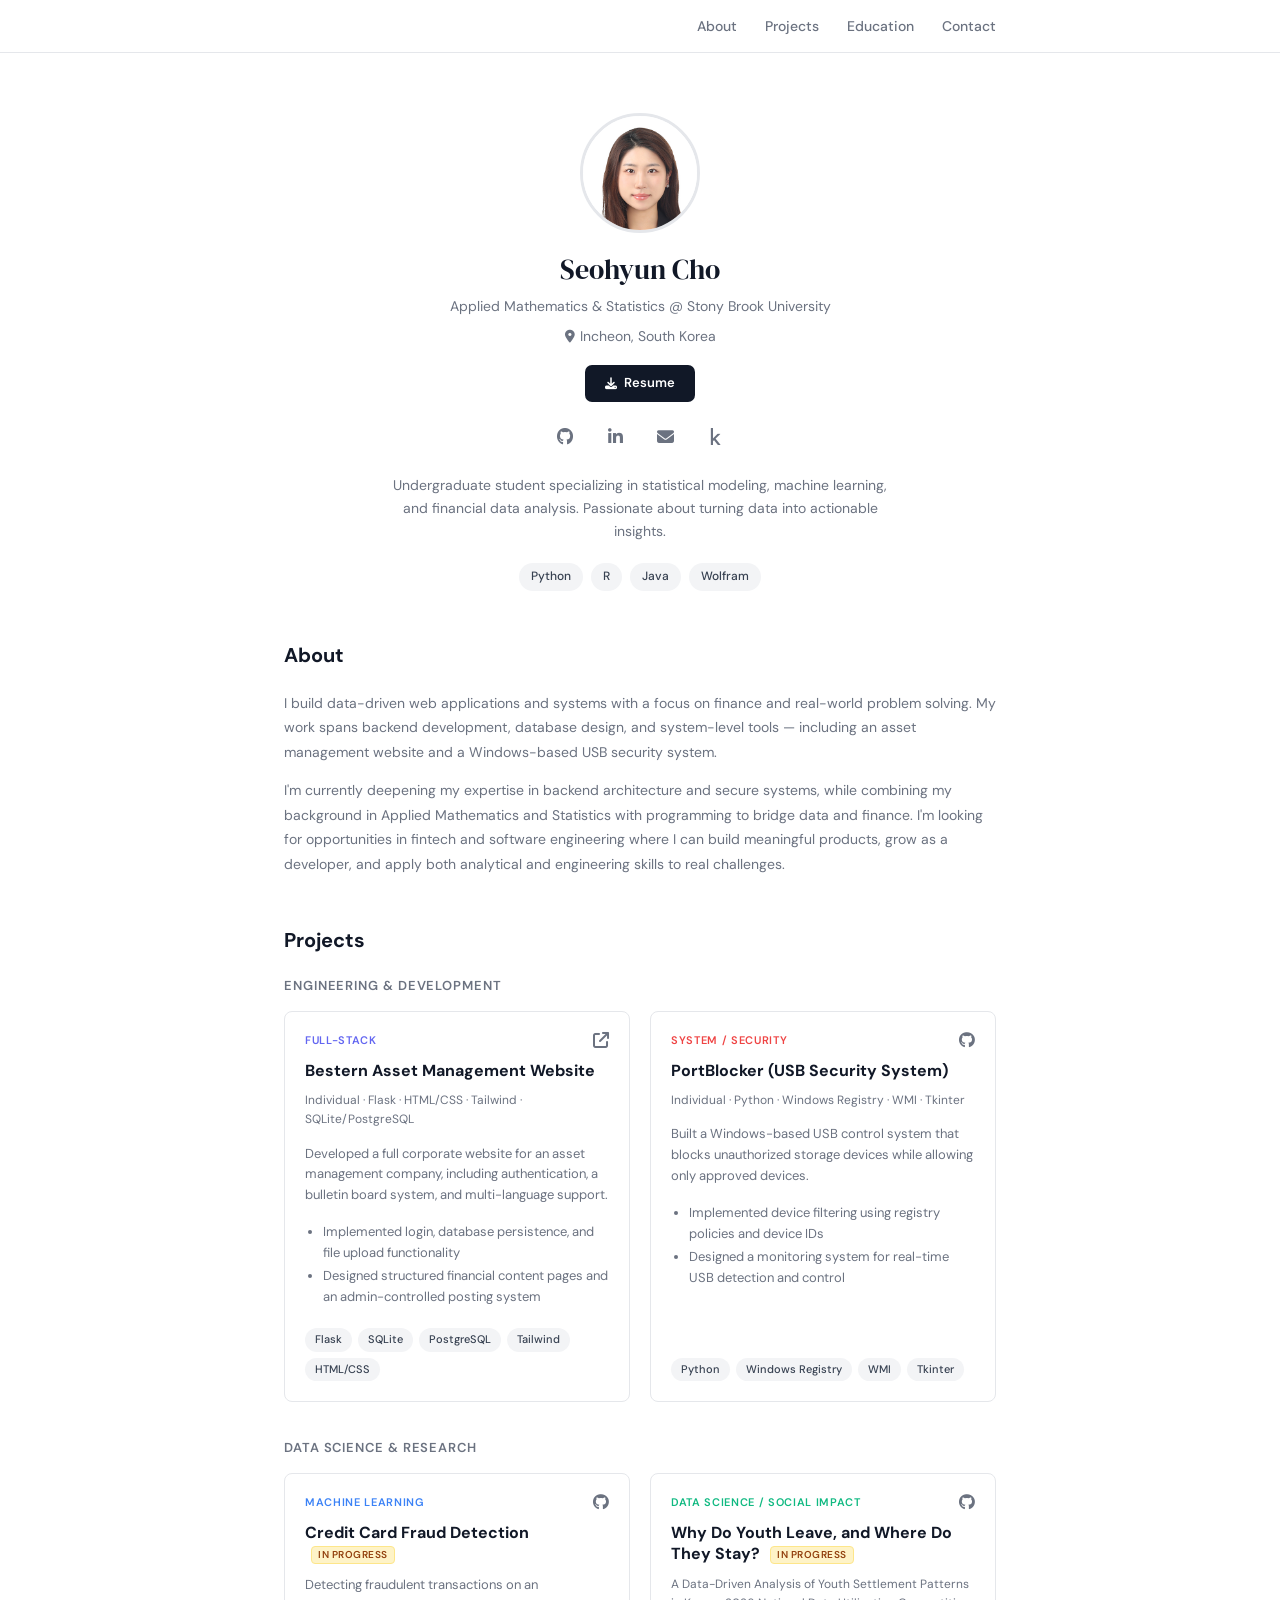
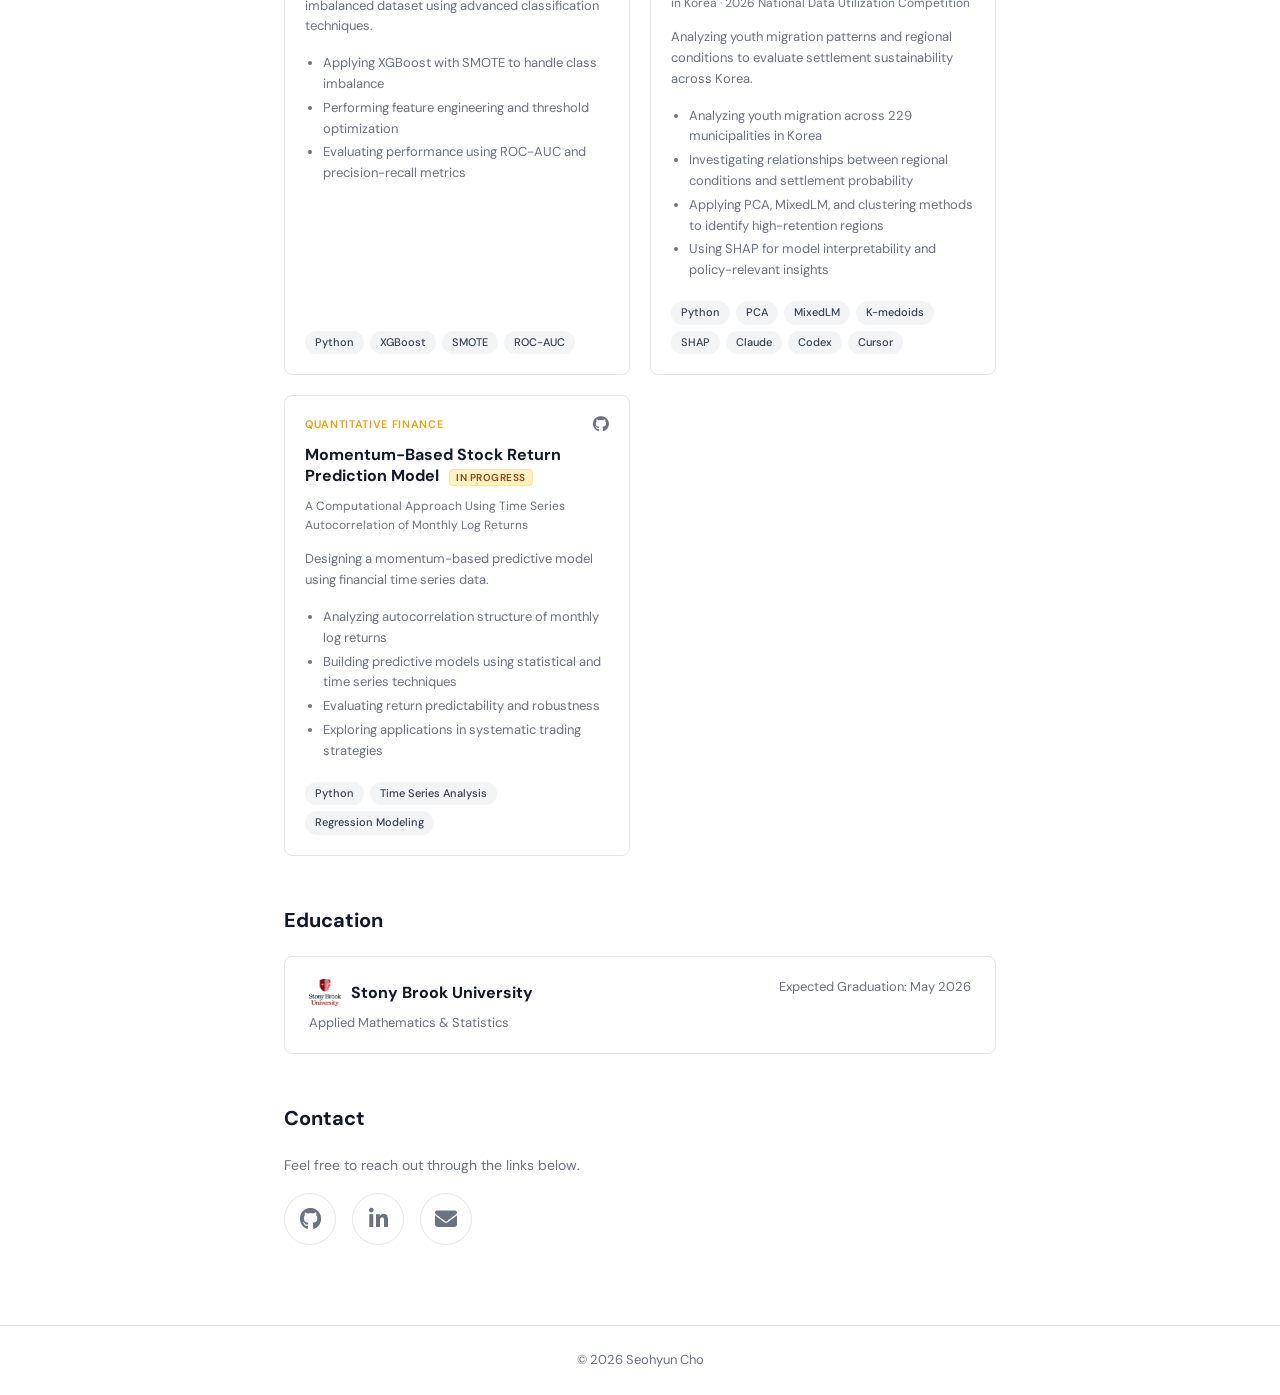
==== commit 0224f36a: "update: project content and card layout fixes - Update Data Science cards with new titles, descripti" ====
--- a/index.html
+++ b/index.html
@@ -182,11 +182,15 @@
                 <i class="fa-brands fa-github"></i>
               </a>
             </div>
-            <h3 class="card-title">Credit Card Fraud Detection</h3>
-            <p class="card-desc">
-              Detected fraudulent transactions using XGBoost and SMOTE on an imbalanced Kaggle dataset.
-              Achieved high ROC-AUC through feature engineering and threshold tuning.
-            </p>
+            <h3 class="card-title">Credit Card Fraud Detection <span class="card-wip">In Progress</span></h3>
+            <p class="card-desc">
+              Detecting fraudulent transactions on an imbalanced dataset using advanced classification techniques.
+            </p>
+            <ul class="card-bullets">
+              <li>Applying XGBoost with SMOTE to handle class imbalance</li>
+              <li>Performing feature engineering and threshold optimization</li>
+              <li>Evaluating performance using ROC-AUC and precision-recall metrics</li>
+            </ul>
             <div class="card-tags">
               <span class="card-tag">Python</span>
               <span class="card-tag">XGBoost</span>
@@ -197,22 +201,31 @@
 
           <article class="project-card">
             <div class="card-top">
-              <span class="card-category cat-stat">Statistical Modeling</span>
+              <span class="card-category cat-stat">Data Science / Social Impact</span>
               <a href="#" class="card-github-link" aria-label="GitHub">
                 <i class="fa-brands fa-github"></i>
               </a>
             </div>
-            <h3 class="card-title">Youth Housing Vulnerability Analysis (Korea)</h3>
-            <p class="card-desc">
-              Analyzed housing vulnerability of single-person youth households across 229 Korean
-              municipalities. Used PCA, MixedLM, K-medoids clustering, and SHAP for interpretability.
-            </p>
+            <h3 class="card-title">Why Do Youth Leave, and Where Do They Stay? <span class="card-wip">In Progress</span></h3>
+            <p class="card-meta-line">A Data-Driven Analysis of Youth Settlement Patterns in Korea · 2026 National Data Utilization Competition</p>
+            <p class="card-desc">
+              Analyzing youth migration patterns and regional conditions to evaluate settlement sustainability across Korea.
+            </p>
+            <ul class="card-bullets">
+              <li>Analyzing youth migration across 229 municipalities in Korea</li>
+              <li>Investigating relationships between regional conditions and settlement probability</li>
+              <li>Applying PCA, MixedLM, and clustering methods to identify high-retention regions</li>
+              <li>Using SHAP for model interpretability and policy-relevant insights</li>
+            </ul>
             <div class="card-tags">
               <span class="card-tag">Python</span>
               <span class="card-tag">PCA</span>
               <span class="card-tag">MixedLM</span>
               <span class="card-tag">K-medoids</span>
               <span class="card-tag">SHAP</span>
+              <span class="card-tag">Claude</span>
+              <span class="card-tag">Codex</span>
+              <span class="card-tag">Cursor</span>
             </div>
           </article>
 
@@ -223,16 +236,21 @@
                 <i class="fa-brands fa-github"></i>
               </a>
             </div>
-            <h3 class="card-title">Federal Reserve Rate Sensitivity Analysis</h3>
-            <p class="card-desc">
-              Measured sector-level equity return sensitivity to Fed rate changes using regression
-              modeling. Identified which sectors are most exposed to monetary policy shifts.
-            </p>
+            <h3 class="card-title">Momentum-Based Stock Return Prediction Model <span class="card-wip">In Progress</span></h3>
+            <p class="card-meta-line">A Computational Approach Using Time Series Autocorrelation of Monthly Log Returns</p>
+            <p class="card-desc">
+              Designing a momentum-based predictive model using financial time series data.
+            </p>
+            <ul class="card-bullets">
+              <li>Analyzing autocorrelation structure of monthly log returns</li>
+              <li>Building predictive models using statistical and time series techniques</li>
+              <li>Evaluating return predictability and robustness</li>
+              <li>Exploring applications in systematic trading strategies</li>
+            </ul>
             <div class="card-tags">
               <span class="card-tag">Python</span>
-              <span class="card-tag">Regression</span>
-              <span class="card-tag">Finance</span>
-              <span class="card-tag">Statistics</span>
+              <span class="card-tag">Time Series Analysis</span>
+              <span class="card-tag">Regression Modeling</span>
             </div>
           </article>
 
--- a/style.css
+++ b/style.css
@@ -310,13 +310,29 @@
   line-height: 1.35;
 }
 
+/* In Progress Badge */
+.card-wip {
+  display: inline-block;
+  font-size: 10px;
+  font-weight: 600;
+  text-transform: uppercase;
+  letter-spacing: 0.05em;
+  color: #92400e;
+  background: #fef3c7;
+  border: 1px solid #fde68a;
+  border-radius: 4px;
+  padding: 1px 6px;
+  vertical-align: middle;
+  margin-left: 6px;
+  font-family: var(--font-sans);
+}
+
 /* Card Description */
 .card-desc {
   font-size: 13px;
   color: var(--color-muted);
-  margin: 0;
+  margin: 0 0 6px;
   line-height: 1.6;
-  flex: 1;
 }
 
 /* Card Tags */
@@ -325,6 +341,7 @@
   flex-wrap: wrap;
   gap: 6px;
   margin-top: auto;
+  padding-top: 4px;
 }
 
 .card-tag {
@@ -382,21 +399,22 @@
 .card-meta-line {
   font-size: 12px;
   color: var(--color-muted);
-  margin: 0;
+  margin: 0 0 4px;
 }
 
 .card-bullets {
-  margin: 0;
-  padding-left: 16px;
+  margin: 0 0 6px;
+  padding-left: 18px;
   display: flex;
   flex-direction: column;
-  gap: 4px;
+  gap: 3px;
+  list-style: disc;
 }
 
 .card-bullets li {
   font-size: 13px;
   color: var(--color-muted);
-  line-height: 1.55;
+  line-height: 1.6;
 }
 
 /* Category: Full-Stack */
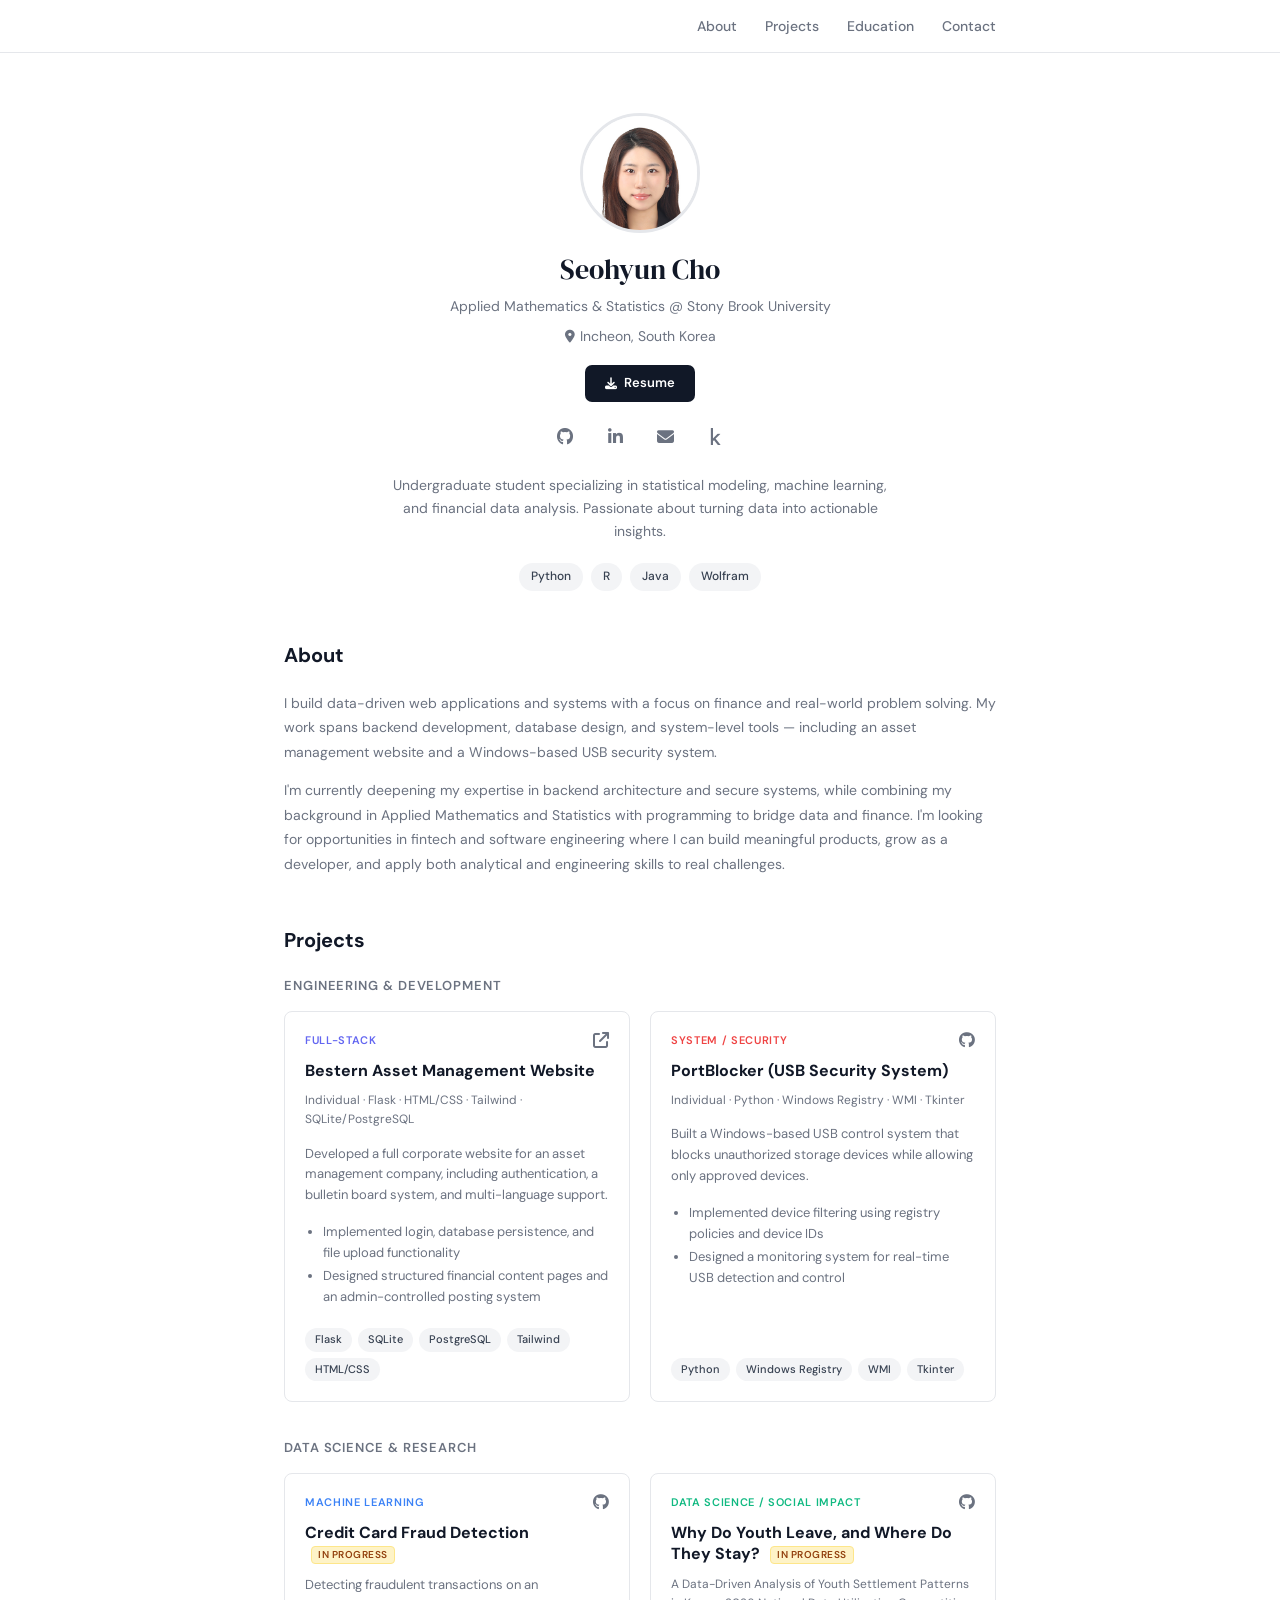
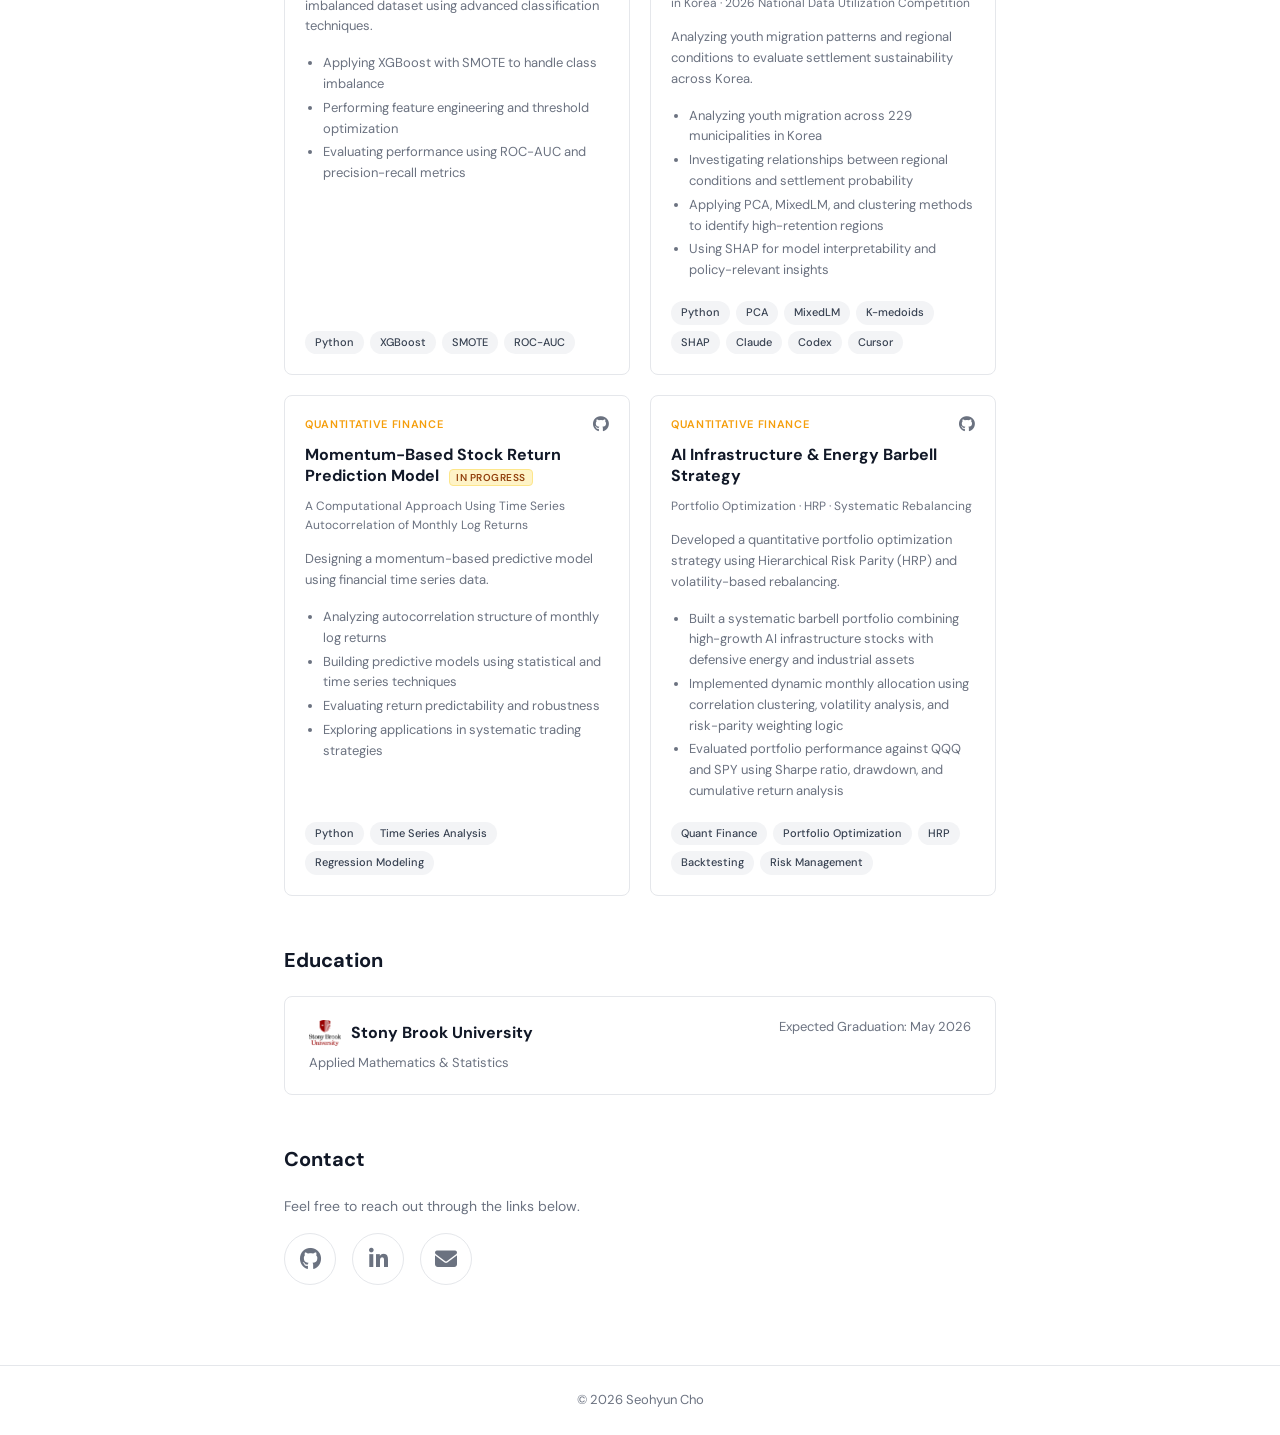
==== commit 25a2fc5d: "feat: add AI Infrastructure & Energy Barbell Strategy project card Co-authored-by: Cursor <cursorage" ====
--- a/index.html
+++ b/index.html
@@ -254,6 +254,32 @@
             </div>
           </article>
 
+          <article class="project-card">
+            <div class="card-top">
+              <span class="card-category cat-finance">Quantitative Finance</span>
+              <a href="#" class="card-github-link" aria-label="GitHub">
+                <i class="fa-brands fa-github"></i>
+              </a>
+            </div>
+            <h3 class="card-title">AI Infrastructure &amp; Energy Barbell Strategy</h3>
+            <p class="card-meta-line">Portfolio Optimization · HRP · Systematic Rebalancing</p>
+            <p class="card-desc">
+              Developed a quantitative portfolio optimization strategy using Hierarchical Risk Parity (HRP) and volatility-based rebalancing.
+            </p>
+            <ul class="card-bullets">
+              <li>Built a systematic barbell portfolio combining high-growth AI infrastructure stocks with defensive energy and industrial assets</li>
+              <li>Implemented dynamic monthly allocation using correlation clustering, volatility analysis, and risk-parity weighting logic</li>
+              <li>Evaluated portfolio performance against QQQ and SPY using Sharpe ratio, drawdown, and cumulative return analysis</li>
+            </ul>
+            <div class="card-tags">
+              <span class="card-tag">Quant Finance</span>
+              <span class="card-tag">Portfolio Optimization</span>
+              <span class="card-tag">HRP</span>
+              <span class="card-tag">Backtesting</span>
+              <span class="card-tag">Risk Management</span>
+            </div>
+          </article>
+
         </div>
       </section>
 
